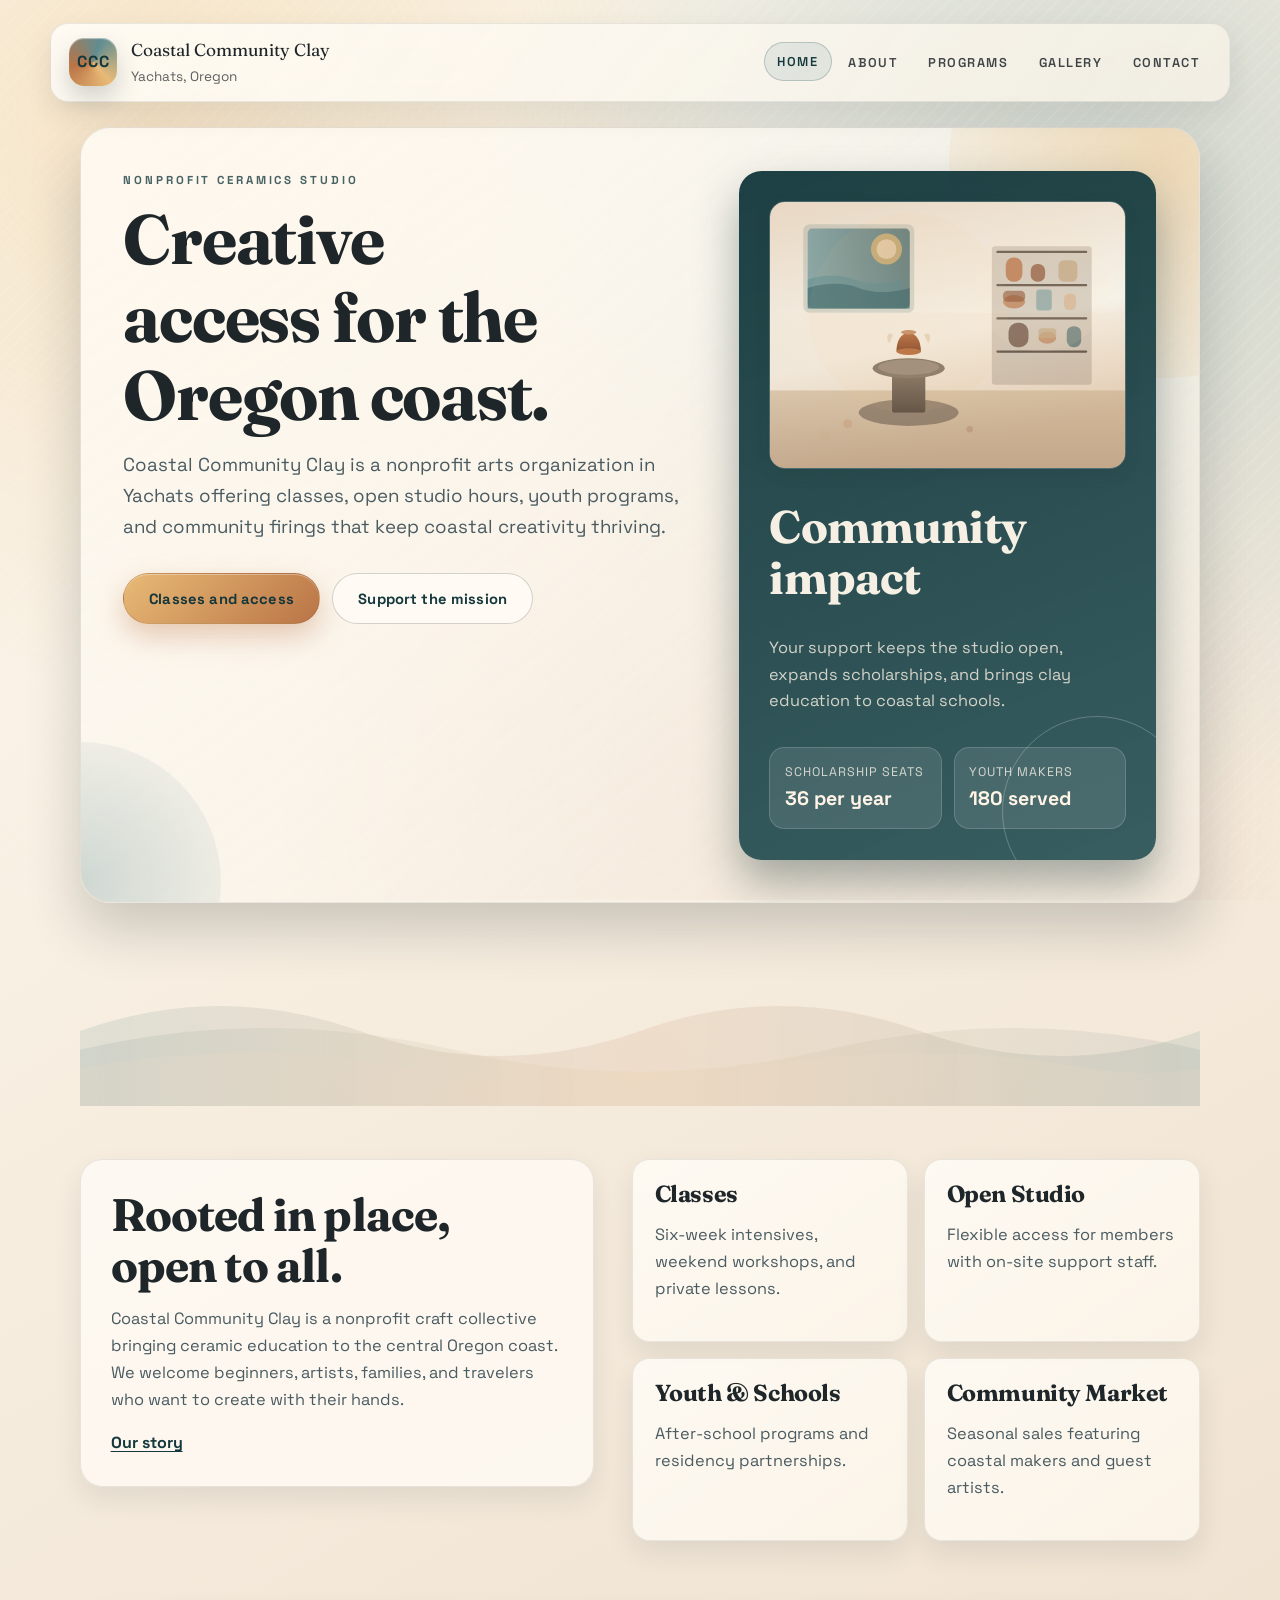
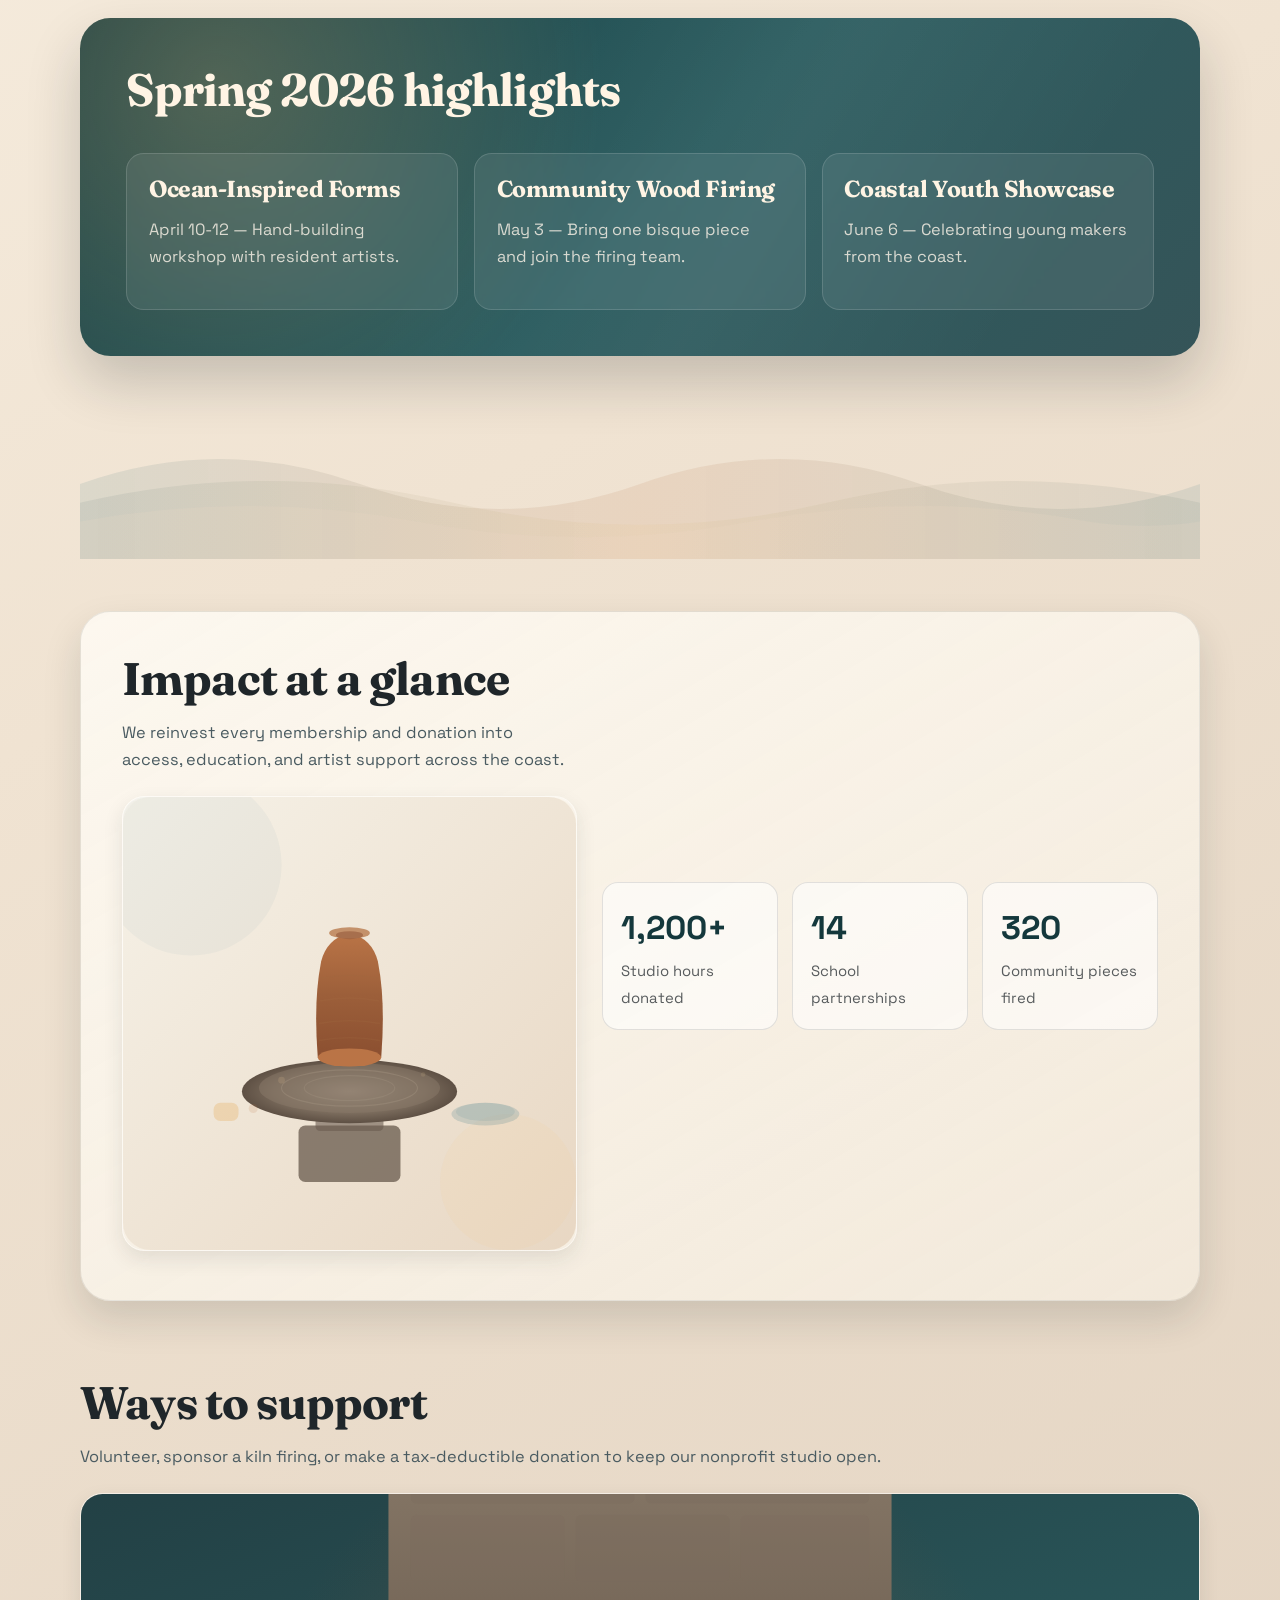
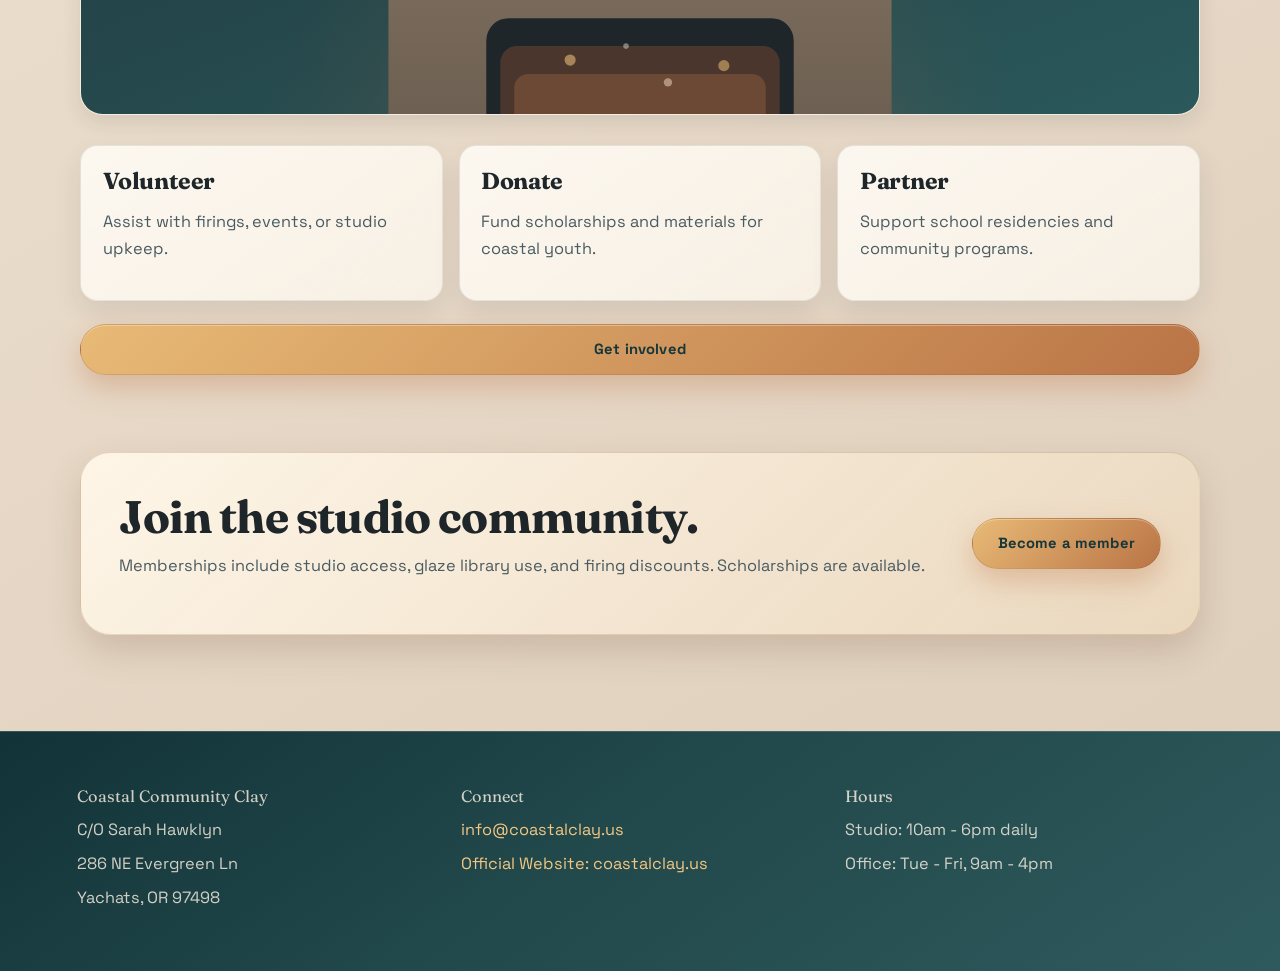
==== index.html @ a63b97de "Update footer link text for official website" ====
<!DOCTYPE html>
<html lang="en">
  <head>
    <meta charset="utf-8" />
    <meta name="viewport" content="width=device-width, initial-scale=1" />
    <title>Coastal Community Clay | Yachats, Oregon</title>
    <meta
      name="description"
      content="Coastal Community Clay is a coastal ceramics organization in Yachats, Oregon. Classes, open studio, youth programs, and community firings."
    />
    <link rel="preconnect" href="https://fonts.googleapis.com" />
    <link rel="preconnect" href="https://fonts.gstatic.com" crossorigin />
    <link
      href="https://fonts.googleapis.com/css2?family=Fraunces:wght@300;500;700&family=Space+Grotesk:wght@400;600&display=swap"
      rel="stylesheet"
    />
    <link rel="stylesheet" href="css/styles.css" />
  </head>
  <body>
    <header class="site-header">
      <div class="brand">
        <span class="brand-mark">CCC</span>
        <div>
          <p class="brand-title">Coastal Community Clay</p>
          <p class="brand-subtitle">Yachats, Oregon</p>
        </div>
      </div>
      <button class="menu-toggle" aria-expanded="false" aria-controls="primary-nav">
        Menu
      </button>
      <nav id="primary-nav" class="site-nav">
        <a class="nav-link" href="index.html">Home</a>
        <a class="nav-link" href="about.html">About</a>
        <a class="nav-link" href="programs.html">Programs</a>
        <a class="nav-link" href="gallery.html">Gallery</a>
        <a class="nav-link" href="contact.html">Contact</a>
      </nav>
    </header>

    <main>
      <section class="hero">
        <div class="hero-content">
          <p class="eyebrow">Nonprofit ceramics studio</p>
          <h1>Creative access for the Oregon coast.</h1>
          <p class="lead">
            Coastal Community Clay is a nonprofit arts organization in Yachats
            offering classes, open studio hours, youth programs, and community
            firings that keep coastal creativity thriving.
          </p>
          <div class="hero-actions">
            <a class="btn primary" href="programs.html">Classes and access</a>
            <a class="btn ghost" href="contact.html">Support the mission</a>
          </div>
        </div>
        <div class="hero-card">
          <figure class="hero-illustration">
            <img
              src="images/hero-studio.svg"
              alt="Warm illustration of a pottery studio with wheel and shelves by the coast."
              width="640"
              height="480"
            />
          </figure>
          <h2>Community impact</h2>
          <p>
            Your support keeps the studio open, expands scholarships, and brings
            clay education to coastal schools.
          </p>
          <div class="hero-list">
            <div>
              <span>Scholarship seats</span>
              <strong>36 per year</strong>
            </div>
            <div>
              <span>Youth makers</span>
              <strong>180 served</strong>
            </div>
          </div>
        </div>
      </section>

      <div class="wave-divider">
        <img src="images/coastal-waves.svg" alt="" role="presentation" />
      </div>

      <section class="split">
        <div>
          <h2>Rooted in place, open to all.</h2>
          <p>
            Coastal Community Clay is a nonprofit craft collective bringing
            ceramic education to the central Oregon coast. We welcome beginners,
            artists, families, and travelers who want to create with their hands.
          </p>
          <a class="text-link" href="about.html">Our story</a>
        </div>
        <div class="highlight-grid">
          <article>
            <h3>Classes</h3>
            <p>Six-week intensives, weekend workshops, and private lessons.</p>
          </article>
          <article>
            <h3>Open Studio</h3>
            <p>Flexible access for members with on-site support staff.</p>
          </article>
          <article>
            <h3>Youth & Schools</h3>
            <p>After-school programs and residency partnerships.</p>
          </article>
          <article>
            <h3>Community Market</h3>
            <p>Seasonal sales featuring coastal makers and guest artists.</p>
          </article>
        </div>
      </section>

      <section class="band">
        <div class="band-content">
          <h2>Spring 2026 highlights</h2>
          <div class="event-grid">
            <article>
              <h3>Ocean-Inspired Forms</h3>
              <p>April 10-12 — Hand-building workshop with resident artists.</p>
            </article>
            <article>
              <h3>Community Wood Firing</h3>
              <p>May 3 — Bring one bisque piece and join the firing team.</p>
            </article>
            <article>
              <h3>Coastal Youth Showcase</h3>
              <p>June 6 — Celebrating young makers from the coast.</p>
            </article>
          </div>
        </div>
      </section>

      <div class="wave-divider">
        <img src="images/coastal-waves.svg" alt="" role="presentation" />
      </div>

      <section class="impact">
        <div>
          <h2>Impact at a glance</h2>
          <p>
            We reinvest every membership and donation into access, education,
            and artist support across the coast.
          </p>
          <figure class="section-illustration">
            <img
              src="images/pottery-wheel.svg"
              alt="Pottery wheel with vessel being formed."
              width="400"
              height="400"
              loading="lazy"
            />
          </figure>
        </div>
        <div class="impact-grid">
          <div>
            <strong>1,200+</strong>
            <span>Studio hours donated</span>
          </div>
          <div>
            <strong>14</strong>
            <span>School partnerships</span>
          </div>
          <div>
            <strong>320</strong>
            <span>Community pieces fired</span>
          </div>
        </div>
      </section>

      <section class="support">
        <div>
          <h2>Ways to support</h2>
          <p>
            Volunteer, sponsor a kiln firing, or make a tax-deductible donation
            to keep our nonprofit studio open.
          </p>
          <figure class="section-illustration small">
            <img
              src="images/kiln-fire.svg"
              alt="Ceramic kiln with warm glow."
              width="400"
              height="300"
              loading="lazy"
            />
          </figure>
        </div>
        <div class="support-grid">
          <article>
            <h3>Volunteer</h3>
            <p>Assist with firings, events, or studio upkeep.</p>
          </article>
          <article>
            <h3>Donate</h3>
            <p>Fund scholarships and materials for coastal youth.</p>
          </article>
          <article>
            <h3>Partner</h3>
            <p>Support school residencies and community programs.</p>
          </article>
        </div>
        <a class="btn primary" href="contact.html">Get involved</a>
      </section>

      <section class="cta">
        <div>
          <h2>Join the studio community.</h2>
          <p>
            Memberships include studio access, glaze library use, and firing
            discounts. Scholarships are available.
          </p>
        </div>
        <a class="btn primary" href="contact.html">Become a member</a>
      </section>
    </main>

    <footer class="site-footer">
      <div>
        <p class="footer-title">Coastal Community Clay</p>
        <p>C/O Sarah Hawklyn</p>
        <p>286 NE Evergreen Ln</p>
        <p>Yachats, OR 97498</p>
      </div>
      <div>
        <p class="footer-title">Connect</p>
        <p><a href="mailto:info@coastalclay.us">info@coastalclay.us</a></p>
        <p><a href="https://coastalclay.us">Official Website: coastalclay.us</a></p>
      </div>
      <div>
        <p class="footer-title">Hours</p>
        <p>Studio: 10am - 6pm daily</p>
        <p>Office: Tue - Fri, 9am - 4pm</p>
      </div>
    </footer>

    <script src="js/main.js"></script>
  </body>
</html>
---- css/styles.css ----
:root {
  color-scheme: light;
  --ink: #1f262a;
  --ink-soft: #4a5b61;
  --paper: #f6f2e8;
  --paper-bright: #fffcf6;
  --sand: #e8d7c3;
  --clay: #ba7446;
  --clay-deep: #8b4f30;
  --sun: #e8ba76;
  --tide: #5f8d92;
  --kelp: #275155;
  --ocean: #14383c;
  --line: rgba(31, 38, 42, 0.16);
  --line-soft: rgba(31, 38, 42, 0.09);
  --glass: rgba(255, 252, 246, 0.76);
  --glass-strong: rgba(255, 252, 246, 0.9);
  --shadow-sm: 0 12px 28px rgba(27, 37, 42, 0.09);
  --shadow-md: 0 18px 38px rgba(23, 34, 38, 0.14);
  --shadow-lg: 0 26px 54px rgba(20, 31, 35, 0.2);
  --radius-sm: 1rem;
  --radius-md: 1.4rem;
  --radius-lg: 1.9rem;
  --radius-pill: 999px;
  --font-display: "Fraunces", "Baskerville", "Times New Roman", serif;
  --font-body: "Space Grotesk", "Avenir Next", "Helvetica Neue", sans-serif;
}

*,
*::before,
*::after {
  box-sizing: border-box;
}

html {
  scroll-behavior: smooth;
}

body {
  margin: 0;
  min-height: 100vh;
  font-family: var(--font-body);
  color: var(--ink);
  background: linear-gradient(150deg, #fdf8ed 0%, #f0e3d2 48%, #decebc 100%);
  line-height: 1.65;
  position: relative;
}

body::before,
body::after {
  content: "";
  position: fixed;
  inset: 0;
  pointer-events: none;
  z-index: -1;
}

body::before {
  background:
    radial-gradient(circle at 12% 12%, rgba(232, 186, 118, 0.32), transparent 42%),
    radial-gradient(circle at 85% 24%, rgba(95, 141, 146, 0.28), transparent 47%),
    radial-gradient(circle at 62% 88%, rgba(186, 116, 70, 0.2), transparent 46%);
}

body::after {
  opacity: 0.28;
  background:
    repeating-linear-gradient(
      135deg,
      rgba(255, 255, 255, 0.35) 0,
      rgba(255, 255, 255, 0.35) 2px,
      transparent 2px,
      transparent 11px
    );
}

main {
  width: min(1120px, calc(100% - clamp(2rem, 7vw, 8rem)));
  margin: 0 auto;
  padding: clamp(1.2rem, 2vw, 2rem) 0 clamp(4.5rem, 8vw, 6rem);
  display: grid;
  gap: clamp(3rem, 6vw, 5.2rem);
}

h1,
h2,
h3 {
  font-family: var(--font-display);
  margin: 0 0 0.95rem 0;
  line-height: 1.12;
  letter-spacing: -0.018em;
  text-wrap: balance;
}

h1 {
  font-size: clamp(2.35rem, 6vw, 4.35rem);
}

h2 {
  font-size: clamp(1.85rem, 4vw, 2.85rem);
}

h3 {
  font-size: clamp(1.18rem, 2.3vw, 1.45rem);
}

p {
  margin: 0 0 1rem 0;
  font-size: 1.02rem;
  color: var(--ink-soft);
}

a {
  color: inherit;
  text-decoration: none;
  transition: color 0.24s ease;
}

main > section {
  position: relative;
}

.site-header {
  position: sticky;
  top: 0.8rem;
  z-index: 30;
  width: min(1180px, calc(100% - clamp(1.8rem, 7vw, 8rem)));
  margin: clamp(0.75rem, 1.8vw, 1.5rem) auto 0;
  padding: 0.75rem 0.95rem 0.75rem 1.15rem;
  display: flex;
  align-items: center;
  justify-content: space-between;
  gap: 1rem;
  border-radius: 1.15rem;
  border: 1px solid var(--line-soft);
  background: linear-gradient(130deg, rgba(255, 253, 248, 0.87), rgba(248, 242, 231, 0.79));
  backdrop-filter: blur(14px) saturate(120%);
  box-shadow: var(--shadow-sm);
}

.brand {
  display: flex;
  align-items: center;
  gap: 0.85rem;
  min-width: 0;
}

.brand-mark {
  width: 3rem;
  height: 3rem;
  display: grid;
  place-items: center;
  border-radius: 0.95rem;
  background: conic-gradient(from 140deg, var(--sun), var(--clay), var(--tide), var(--sun));
  color: var(--ocean);
  font-weight: 700;
  letter-spacing: 0.06em;
  box-shadow:
    inset 0 1px 1px rgba(255, 255, 255, 0.5),
    0 12px 24px rgba(35, 55, 61, 0.21);
  animation: markPulse 6s ease-in-out infinite;
}

.brand-title {
  margin: 0;
  font-family: var(--font-display);
  font-size: 1.08rem;
  color: var(--ink);
}

.brand-subtitle {
  margin: 0.12rem 0 0 0;
  font-size: 0.85rem;
  color: rgba(31, 38, 42, 0.72);
}

.site-nav {
  display: flex;
  align-items: center;
  gap: 0.2rem;
}

.nav-link {
  padding: 0.5rem 0.78rem;
  border-radius: var(--radius-pill);
  text-transform: uppercase;
  letter-spacing: 0.12em;
  font-size: 0.8rem;
  font-weight: 600;
  color: rgba(31, 38, 42, 0.85);
  border: 1px solid transparent;
  transition:
    background-color 0.25s ease,
    border-color 0.25s ease,
    transform 0.25s ease,
    color 0.25s ease;
}

.nav-link:hover,
.nav-link.active {
  background: rgba(95, 141, 146, 0.14);
  border-color: rgba(39, 81, 85, 0.24);
  color: var(--ocean);
  transform: translateY(-1px);
}

.menu-toggle {
  display: none;
  align-items: center;
  justify-content: center;
  border: 1px solid var(--line);
  background: var(--glass-strong);
  padding: 0.5rem 0.95rem;
  border-radius: var(--radius-pill);
  font-size: 0.78rem;
  text-transform: uppercase;
  letter-spacing: 0.12em;
  font-weight: 600;
  color: var(--ocean);
  font-family: var(--font-body);
}

.hero {
  display: grid;
  grid-template-columns: 1.15fr 0.85fr;
  gap: clamp(1.8rem, 4vw, 3.2rem);
  align-items: stretch;
  padding: clamp(1.65rem, 4vw, 2.65rem);
  border-radius: var(--radius-lg);
  border: 1px solid var(--line-soft);
  background: linear-gradient(145deg, rgba(255, 252, 246, 0.84), rgba(247, 239, 227, 0.62));
  box-shadow: var(--shadow-lg);
  overflow: hidden;
}

.hero::before {
  content: "";
  position: absolute;
  width: 430px;
  height: 430px;
  right: -180px;
  top: -180px;
  border-radius: 50%;
  background: radial-gradient(circle, rgba(232, 186, 118, 0.42), rgba(232, 186, 118, 0));
  pointer-events: none;
}

.hero::after {
  content: "";
  position: absolute;
  width: 280px;
  height: 280px;
  left: -140px;
  bottom: -120px;
  border-radius: 50%;
  background: radial-gradient(circle, rgba(95, 141, 146, 0.28), rgba(95, 141, 146, 0));
  pointer-events: none;
}

.hero-content {
  max-width: 600px;
  position: relative;
  z-index: 1;
  animation: fadeUp 0.85s ease both;
}

.eyebrow {
  margin: 0 0 0.7rem 0;
  text-transform: uppercase;
  letter-spacing: 0.25em;
  font-size: 0.72rem;
  font-weight: 700;
  color: rgba(20, 56, 60, 0.78);
}

.lead {
  font-size: clamp(1.03rem, 2.1vw, 1.17rem);
  max-width: 62ch;
}

.hero-actions {
  display: flex;
  flex-wrap: wrap;
  gap: 0.8rem;
  margin-top: 1.9rem;
}

.btn {
  display: inline-flex;
  align-items: center;
  justify-content: center;
  border-radius: var(--radius-pill);
  padding: 0.78rem 1.55rem;
  font-size: 0.92rem;
  font-weight: 700;
  letter-spacing: 0.01em;
  border: 1px solid transparent;
  transition:
    transform 0.24s ease,
    box-shadow 0.24s ease,
    background-color 0.24s ease,
    border-color 0.24s ease;
}

.btn.primary {
  background: linear-gradient(135deg, var(--sun), var(--clay));
  color: #15363a;
  border-color: rgba(117, 72, 46, 0.2);
  box-shadow:
    inset 0 1px 0 rgba(255, 255, 255, 0.32),
    0 12px 28px rgba(186, 116, 70, 0.35);
}

.btn.ghost {
  background: var(--glass-strong);
  border-color: rgba(31, 38, 42, 0.2);
  color: var(--ocean);
}

.btn:hover {
  transform: translateY(-2px);
  box-shadow: 0 14px 28px rgba(26, 40, 45, 0.2);
}

.btn:active {
  transform: translateY(0);
}

.hero-card {
  padding: 1.9rem;
  border-radius: var(--radius-md);
  background: linear-gradient(158deg, rgba(20, 56, 60, 0.96), rgba(39, 81, 85, 0.92));
  color: #f6efe3;
  box-shadow: 0 22px 44px rgba(19, 47, 51, 0.36);
  display: grid;
  align-content: start;
  gap: 1rem;
  overflow: hidden;
  position: relative;
  animation: floatIn 0.92s ease both;
  animation-delay: 0.2s;
}

.hero-card::before {
  content: "";
  position: absolute;
  right: -36px;
  bottom: -46px;
  width: 190px;
  height: 190px;
  border-radius: 50%;
  border: 1px solid rgba(255, 255, 255, 0.24);
}

.hero-card p,
.hero-card span {
  color: rgba(246, 239, 227, 0.82);
}

.hero-list {
  display: grid;
  grid-template-columns: repeat(auto-fit, minmax(140px, 1fr));
  gap: 0.75rem;
}

.hero-list div {
  padding: 0.85rem 0.9rem;
  border-radius: 0.95rem;
  background: rgba(255, 255, 255, 0.1);
  border: 1px solid rgba(255, 255, 255, 0.16);
}

.hero-list span {
  display: block;
  font-size: 0.78rem;
  text-transform: uppercase;
  letter-spacing: 0.08em;
}

.hero-list strong {
  font-size: 1.22rem;
  font-weight: 700;
  color: #fff4e5;
}

.split {
  display: grid;
  grid-template-columns: minmax(240px, 0.95fr) minmax(320px, 1.05fr);
  gap: clamp(1.5rem, 3vw, 2.6rem);
  align-items: start;
}

.split > div:first-child {
  padding: 1.85rem;
  border-radius: var(--radius-md);
  background: var(--glass);
  border: 1px solid var(--line-soft);
  box-shadow: var(--shadow-sm);
}

.highlight-grid {
  display: grid;
  gap: 1rem;
  grid-template-columns: repeat(auto-fit, minmax(190px, 1fr));
}

.highlight-grid article {
  padding: 1.35rem;
  border-radius: 1.1rem;
  background: linear-gradient(145deg, rgba(255, 252, 246, 0.84), rgba(255, 250, 241, 0.68));
  border: 1px solid var(--line-soft);
  box-shadow: var(--shadow-sm);
  transition:
    transform 0.22s ease,
    box-shadow 0.22s ease,
    border-color 0.22s ease;
}

.highlight-grid article:hover {
  transform: translateY(-4px);
  border-color: rgba(39, 81, 85, 0.24);
  box-shadow: var(--shadow-md);
}

.band {
  padding: clamp(1.6rem, 4vw, 2.9rem);
  border-radius: var(--radius-lg);
  background: linear-gradient(132deg, #173f43 0%, #2b5c5f 52%, #355458 100%);
  color: #f7f0e5;
  box-shadow: var(--shadow-lg);
  overflow: hidden;
}

.band::before {
  content: "";
  position: absolute;
  inset: 0;
  background:
    radial-gradient(circle at 12% 20%, rgba(232, 186, 118, 0.26), transparent 38%),
    linear-gradient(120deg, transparent 36%, rgba(255, 255, 255, 0.05) 60%, transparent 84%);
  pointer-events: none;
}

.band-content {
  position: relative;
  z-index: 1;
  display: grid;
  gap: 1.45rem;
}

.band h2,
.band h3 {
  color: #fff4e4;
}

.band p {
  color: rgba(247, 240, 229, 0.84);
}

.event-grid,
.resource-grid {
  display: grid;
  grid-template-columns: repeat(auto-fit, minmax(200px, 1fr));
  gap: 1rem;
}

.event-grid article,
.resource-grid div {
  padding: 1.35rem;
  border-radius: 1.1rem;
  background: rgba(255, 255, 255, 0.08);
  border: 1px solid rgba(255, 255, 255, 0.14);
  backdrop-filter: blur(2px);
}

.impact {
  display: grid;
  gap: 1.6rem;
  grid-template-columns: minmax(240px, 0.9fr) minmax(260px, 1.1fr);
  align-items: center;
  padding: clamp(1.6rem, 3.2vw, 2.6rem);
  border-radius: var(--radius-lg);
  background: linear-gradient(150deg, rgba(255, 252, 245, 0.82), rgba(247, 240, 227, 0.68));
  border: 1px solid var(--line-soft);
  box-shadow: var(--shadow-md);
}

.impact-grid {
  display: grid;
  gap: 0.9rem;
  grid-template-columns: repeat(auto-fit, minmax(150px, 1fr));
}

.impact-grid > div {
  padding: 1.1rem;
  border-radius: 1rem;
  border: 1px solid rgba(31, 38, 42, 0.12);
  background: rgba(255, 255, 255, 0.58);
}

.impact-grid strong {
  display: block;
  margin-bottom: 0.2rem;
  font-size: clamp(1.6rem, 3vw, 2.05rem);
  color: var(--ocean);
}

.impact-grid span {
  font-size: 0.93rem;
  color: rgba(31, 38, 42, 0.75);
}

.support {
  display: grid;
  gap: 1.4rem;
}

.support-grid {
  display: grid;
  gap: 1rem;
  grid-template-columns: repeat(auto-fit, minmax(220px, 1fr));
}

.support-grid article {
  padding: 1.35rem;
  border-radius: 1.1rem;
  border: 1px solid var(--line-soft);
  background: linear-gradient(145deg, rgba(255, 252, 246, 0.86), rgba(255, 250, 241, 0.7));
  box-shadow: var(--shadow-sm);
}

.cta {
  display: flex;
  flex-wrap: wrap;
  align-items: center;
  justify-content: space-between;
  gap: 1.4rem;
  padding: clamp(1.5rem, 3vw, 2.4rem);
  border-radius: var(--radius-lg);
  background: linear-gradient(138deg, rgba(255, 247, 233, 0.95), rgba(235, 216, 190, 0.92));
  border: 1px solid rgba(139, 79, 48, 0.2);
  box-shadow: 0 16px 34px rgba(112, 74, 49, 0.2);
}

.cta h2 {
  margin-bottom: 0.65rem;
}

.text-link {
  color: var(--ocean);
  font-weight: 700;
  text-decoration: underline;
  text-decoration-thickness: 1px;
  text-underline-offset: 0.18em;
}

.text-link:hover {
  color: var(--clay-deep);
}

.page-hero {
  padding: clamp(1.4rem, 2.5vw, 2rem);
  border-radius: var(--radius-md);
  border: 1px solid var(--line-soft);
  background: linear-gradient(140deg, rgba(255, 252, 246, 0.84), rgba(247, 239, 227, 0.65));
  box-shadow: var(--shadow-sm);
  display: grid;
  grid-template-columns: 1fr auto;
  gap: 1.5rem;
  align-items: center;
}

.page-hero:not(:has(.page-hero-illustration)) {
  grid-template-columns: 1fr;
}

.story {
  display: grid;
  gap: 2rem;
}

.story-cards {
  display: grid;
  gap: 1rem;
  grid-template-columns: repeat(auto-fit, minmax(220px, 1fr));
}

.story-cards article {
  padding: 1.35rem;
  border-radius: 1.15rem;
  border: 1px solid var(--line-soft);
  background: rgba(255, 252, 246, 0.74);
  box-shadow: var(--shadow-sm);
}

.grid-two {
  display: grid;
  grid-template-columns: repeat(auto-fit, minmax(240px, 1fr));
  gap: 1.2rem;
  align-items: stretch;
}

.grid-two > div:first-child {
  padding: 1.45rem;
  border-radius: 1.2rem;
  background: rgba(255, 252, 246, 0.72);
  border: 1px solid var(--line-soft);
}

.stats-card {
  padding: 1.7rem;
  border-radius: 1.3rem;
  display: grid;
  gap: 0.95rem;
  background: linear-gradient(145deg, rgba(255, 246, 231, 0.95), rgba(241, 224, 198, 0.9));
  border: 1px solid rgba(139, 79, 48, 0.19);
  box-shadow: 0 14px 28px rgba(121, 79, 51, 0.16);
}

.stats-card strong {
  display: block;
  font-size: clamp(1.7rem, 3vw, 2rem);
  color: var(--ocean);
}

.accent {
  color: var(--kelp);
  font-weight: 700;
}

.program-list {
  display: grid;
  gap: 1rem;
}

.program-list article {
  padding: 1.6rem;
  border-radius: 1.25rem;
  border: 1px solid var(--line-soft);
  background: linear-gradient(140deg, rgba(255, 252, 246, 0.84), rgba(255, 250, 241, 0.66));
  box-shadow: var(--shadow-sm);
}

.pill-row {
  margin-top: 1.15rem;
  display: flex;
  flex-wrap: wrap;
  gap: 0.55rem;
}

.pill-row span {
  display: inline-flex;
  align-items: center;
  padding: 0.38rem 0.86rem;
  border-radius: var(--radius-pill);
  border: 1px solid rgba(39, 81, 85, 0.24);
  background: rgba(95, 141, 146, 0.13);
  color: var(--ocean);
  font-size: 0.75rem;
  font-weight: 700;
  letter-spacing: 0.09em;
  text-transform: uppercase;
}

.gallery-grid {
  display: grid;
  gap: 1rem;
  grid-template-columns: repeat(auto-fit, minmax(220px, 1fr));
}

.gallery-card {
  display: grid;
  gap: 0.95rem;
  padding: 1rem;
  border-radius: 1.25rem;
  border: 1px solid var(--line-soft);
  background: linear-gradient(150deg, rgba(255, 252, 246, 0.88), rgba(255, 249, 240, 0.72));
  box-shadow: var(--shadow-sm);
  transition:
    transform 0.24s ease,
    box-shadow 0.24s ease,
    border-color 0.24s ease;
}

.gallery-card:hover {
  transform: translateY(-4px);
  border-color: rgba(39, 81, 85, 0.24);
  box-shadow: var(--shadow-md);
}

.gallery-media {
  margin: 0;
  overflow: hidden;
  border-radius: 1rem;
  border: 1px solid rgba(255, 255, 255, 0.65);
  background: linear-gradient(140deg, #f1dfc5, #c6b3a4);
  box-shadow:
    inset 0 1px 0 rgba(255, 255, 255, 0.4),
    0 6px 16px rgba(31, 38, 42, 0.15);
}

.gallery-media img {
  width: 100%;
  aspect-ratio: 3 / 2;
  object-fit: cover;
  display: block;
  transition: transform 0.35s ease;
}

.gallery-card:hover .gallery-media img {
  transform: scale(1.04);
}

.gallery-copy {
  display: grid;
  gap: 0.45rem;
  padding: 0 0.2rem 0.3rem;
}

.gallery-copy h3 {
  margin-bottom: 0;
}

.gallery-copy p {
  margin-bottom: 0.1rem;
}

.gallery-tags {
  display: flex;
  flex-wrap: wrap;
  gap: 0.45rem;
}

.gallery-tags span {
  display: inline-flex;
  align-items: center;
  padding: 0.28rem 0.72rem;
  border-radius: var(--radius-pill);
  font-size: 0.73rem;
  font-weight: 700;
  letter-spacing: 0.07em;
  text-transform: uppercase;
  color: var(--ocean);
  border: 1px solid rgba(39, 81, 85, 0.25);
  background: rgba(95, 141, 146, 0.12);
}

.contact-grid {
  display: grid;
  gap: 1rem;
  grid-template-columns: repeat(auto-fit, minmax(220px, 1fr));
}

.contact-card {
  padding: 1.3rem;
  border-radius: 1.15rem;
  border: 1px solid var(--line-soft);
  background: rgba(255, 252, 246, 0.79);
  box-shadow: var(--shadow-sm);
}

.form-section {
  padding: clamp(1.4rem, 3vw, 2.1rem);
  border-radius: 1.45rem;
  border: 1px solid var(--line-soft);
  background: linear-gradient(145deg, rgba(255, 252, 246, 0.84), rgba(247, 239, 227, 0.67));
  box-shadow: var(--shadow-md);
}

.contact-form {
  display: grid;
  gap: 1rem;
}

.contact-form label {
  display: grid;
  gap: 0.45rem;
  font-weight: 600;
  color: var(--ink);
}

input,
select,
textarea {
  width: 100%;
  border: 1px solid rgba(31, 38, 42, 0.22);
  border-radius: 0.9rem;
  background: rgba(255, 255, 255, 0.82);
  color: var(--ink);
  padding: 0.76rem 0.95rem;
  font-size: 0.96rem;
  line-height: 1.45;
  font-family: var(--font-body);
  transition:
    border-color 0.2s ease,
    box-shadow 0.2s ease,
    background-color 0.2s ease;
}

textarea {
  resize: vertical;
}

input:focus-visible,
select:focus-visible,
textarea:focus-visible {
  outline: none;
  border-color: rgba(39, 81, 85, 0.5);
  box-shadow: 0 0 0 4px rgba(95, 141, 146, 0.2);
  background: #ffffff;
}

.site-footer {
  display: grid;
  gap: 1.6rem;
  grid-template-columns: repeat(auto-fit, minmax(200px, 1fr));
  padding: clamp(2.2rem, 5vw, 3.2rem) clamp(1.2rem, 6vw, 5rem);
  background: linear-gradient(145deg, #123337 0%, #21484b 45%, #2f5a5d 100%);
  color: #f5ecdf;
  border-top: 1px solid rgba(255, 255, 255, 0.12);
}

.site-footer p {
  margin-bottom: 0.45rem;
  color: rgba(245, 236, 223, 0.84);
}

.footer-title {
  margin-bottom: 0.65rem;
  color: #fff7ea;
  font-family: var(--font-display);
}

.site-footer a {
  color: #f3c682;
}

.site-footer a:hover {
  color: #ffe4b8;
}

@keyframes fadeUp {
  from {
    opacity: 0;
    transform: translateY(20px);
  }
  to {
    opacity: 1;
    transform: translateY(0);
  }
}

@keyframes floatIn {
  from {
    opacity: 0;
    transform: translateY(25px) scale(0.98);
  }
  to {
    opacity: 1;
    transform: translateY(0) scale(1);
  }
}

@keyframes markPulse {
  0%,
  100% {
    transform: rotate(0deg);
  }
  50% {
    transform: rotate(6deg);
  }
}

@media (max-width: 980px) {
  .hero,
  .impact {
    grid-template-columns: 1fr;
  }

  .split {
    grid-template-columns: 1fr;
  }
}

@media (max-width: 860px) {
  .site-header {
    width: calc(100% - 1.4rem);
    padding: 0.75rem;
  }

  .site-nav {
    position: absolute;
    top: calc(100% + 0.6rem);
    left: 0;
    right: 0;
    display: none;
    flex-direction: column;
    align-items: stretch;
    gap: 0.24rem;
    padding: 0.65rem;
    border-radius: 1rem;
    border: 1px solid var(--line-soft);
    background: rgba(255, 252, 247, 0.96);
    box-shadow: var(--shadow-md);
  }

  .site-nav.open {
    display: flex;
    animation: fadeUp 0.28s ease both;
  }

  .menu-toggle {
    display: inline-flex;
  }

  .nav-link {
    width: 100%;
    padding: 0.72rem 0.88rem;
  }
}

@media (max-width: 600px) {
  main {
    width: calc(100% - 1.5rem);
    padding-top: 0.9rem;
    gap: 2.55rem;
  }

  h1 {
    font-size: clamp(2rem, 11vw, 2.8rem);
  }

  .hero,
  .band,
  .impact,
  .cta,
  .page-hero,
  .form-section {
    padding: 1.25rem;
  }

  .brand-title {
    font-size: 0.98rem;
  }

  .brand-subtitle {
    font-size: 0.78rem;
  }

  .hero-actions {
    width: 100%;
  }

  .hero-actions .btn {
    flex: 1 1 100%;
  }

  .cta {
    flex-direction: column;
    align-items: flex-start;
  }

  .site-footer {
    grid-template-columns: 1fr;
  }
}

@media (prefers-reduced-motion: reduce) {
  *,
  *::before,
  *::after {
    animation: none !important;
    transition-duration: 0.01ms !important;
    scroll-behavior: auto !important;
  }
}

/* ===== Visual content: illustrations & decorative elements ===== */

.hero-illustration {
  margin: 0 0 1rem 0;
  overflow: hidden;
  border-radius: 1rem;
  border: 1px solid rgba(255, 255, 255, 0.18);
  box-shadow:
    inset 0 1px 0 rgba(255, 255, 255, 0.2),
    0 6px 16px rgba(31, 38, 42, 0.12);
}

.hero-illustration img {
  width: 100%;
  height: auto;
  display: block;
  transition: transform 0.5s ease;
}

.hero-illustration:hover img {
  transform: scale(1.03);
}

.wave-divider {
  margin: -1.5rem 0;
  line-height: 0;
  overflow: hidden;
  pointer-events: none;
}

.wave-divider img {
  width: 100%;
  height: auto;
  display: block;
  min-height: 48px;
}

.section-illustration {
  margin: 1.4rem 0 0.5rem;
  overflow: hidden;
  border-radius: var(--radius-md);
  border: 1px solid rgba(255, 255, 255, 0.5);
  box-shadow:
    inset 0 1px 0 rgba(255, 255, 255, 0.35),
    0 8px 20px rgba(31, 38, 42, 0.1);
}

.section-illustration img {
  width: 100%;
  height: auto;
  display: block;
  transition: transform 0.45s ease;
}

.section-illustration:hover img {
  transform: scale(1.02);
}

.section-illustration.small img {
  max-height: 220px;
  object-fit: cover;
}

.section-illustration.wide {
  border-radius: var(--radius-md);
}

.section-illustration.wide img {
  max-height: 280px;
  object-fit: cover;
}

.page-hero-illustration {
  margin: 0;
  width: clamp(160px, 22vw, 240px);
  overflow: hidden;
  border-radius: var(--radius-sm);
  border: 1px solid rgba(255, 255, 255, 0.5);
  box-shadow:
    inset 0 1px 0 rgba(255, 255, 255, 0.3),
    0 6px 16px rgba(31, 38, 42, 0.1);
  flex-shrink: 0;
}

.page-hero-illustration img {
  width: 100%;
  height: auto;
  display: block;
  transition: transform 0.45s ease;
}

.page-hero-illustration:hover img {
  transform: scale(1.03);
}

.band-illustration {
  margin: 0 0 1rem 0;
  overflow: hidden;
  border-radius: var(--radius-sm);
  border: 1px solid rgba(255, 255, 255, 0.14);
  box-shadow: 0 6px 18px rgba(19, 47, 51, 0.2);
}

.band-illustration img {
  width: 100%;
  max-height: 200px;
  object-fit: cover;
  display: block;
  transition: transform 0.45s ease;
}

.band-illustration:hover img {
  transform: scale(1.02);
}

@media (max-width: 860px) {
  .page-hero {
    grid-template-columns: 1fr;
  }

  .page-hero-illustration {
    width: 100%;
    max-height: 200px;
  }

  .page-hero-illustration img {
    max-height: 200px;
    object-fit: cover;
  }
}

@media (max-width: 600px) {
  .wave-divider {
    margin: -0.8rem 0;
  }

  .section-illustration.small img {
    max-height: 160px;
  }

  .section-illustration.wide img {
    max-height: 180px;
  }
}
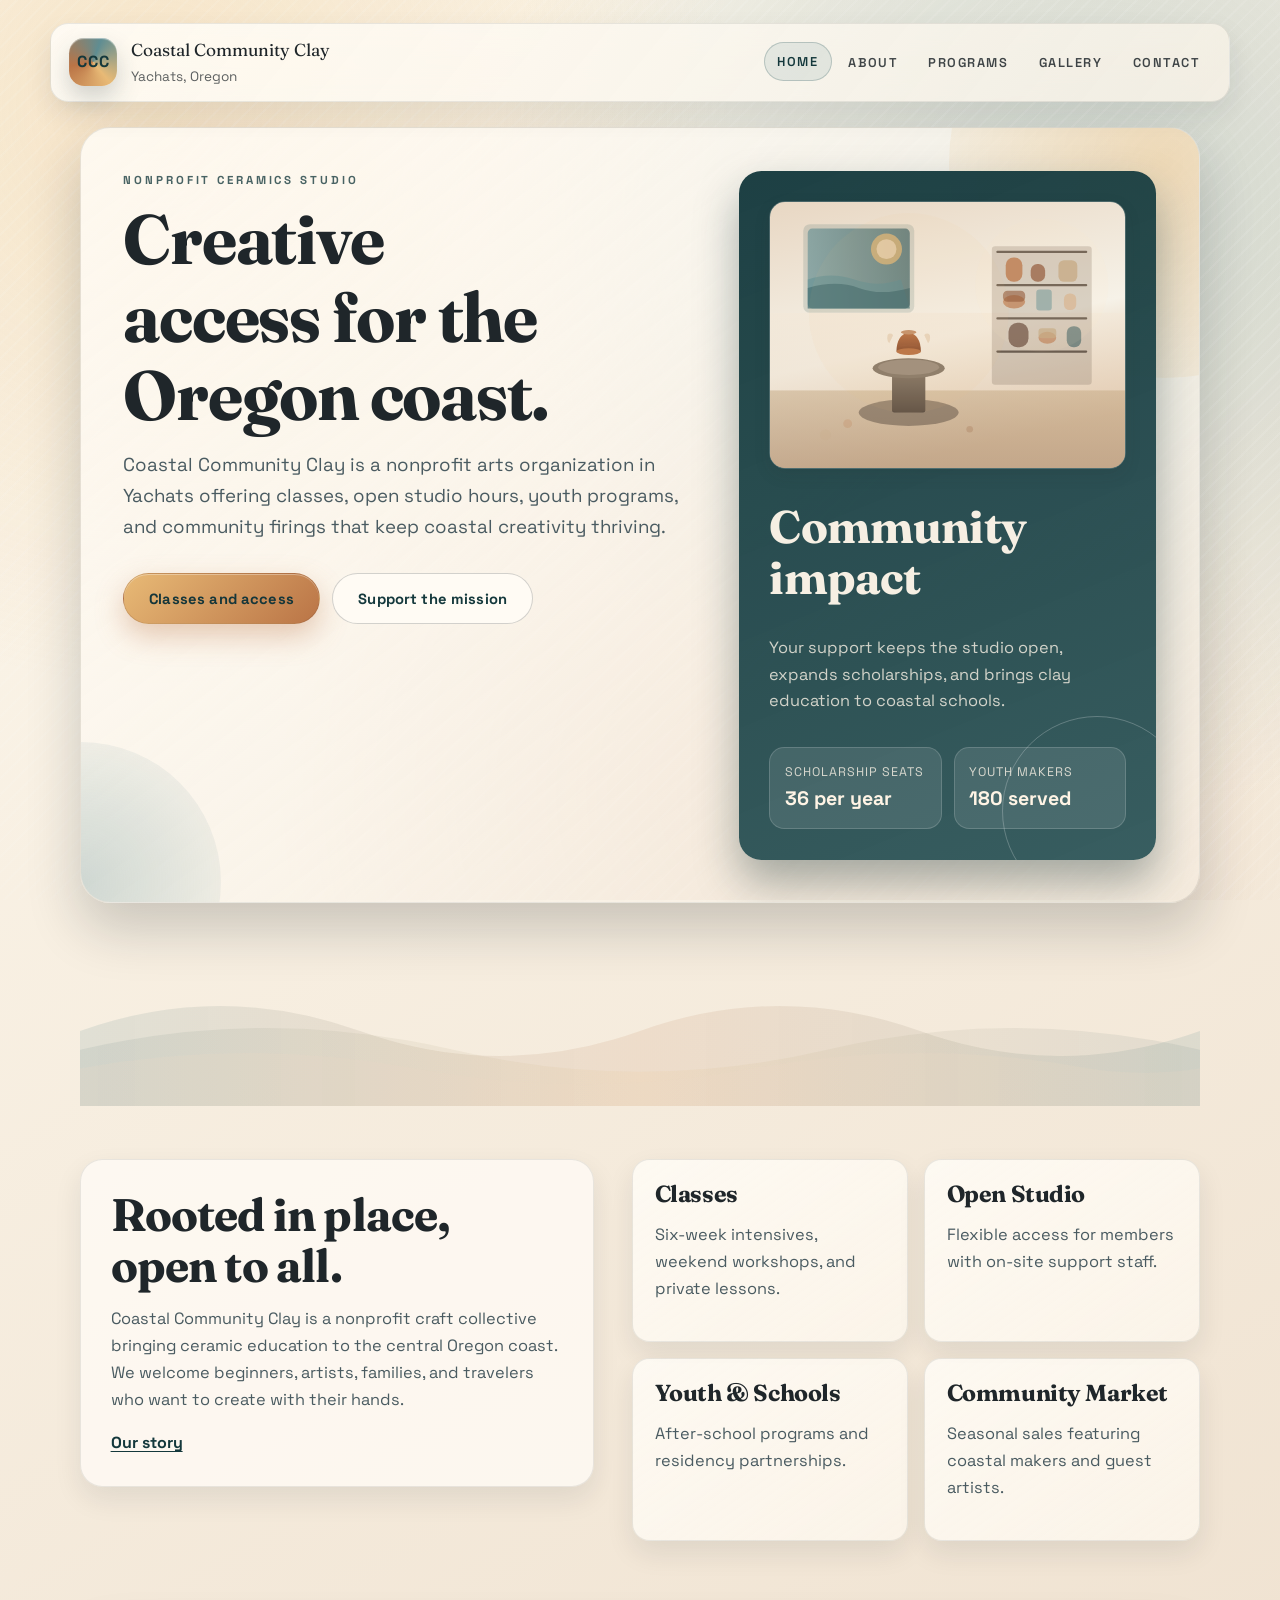
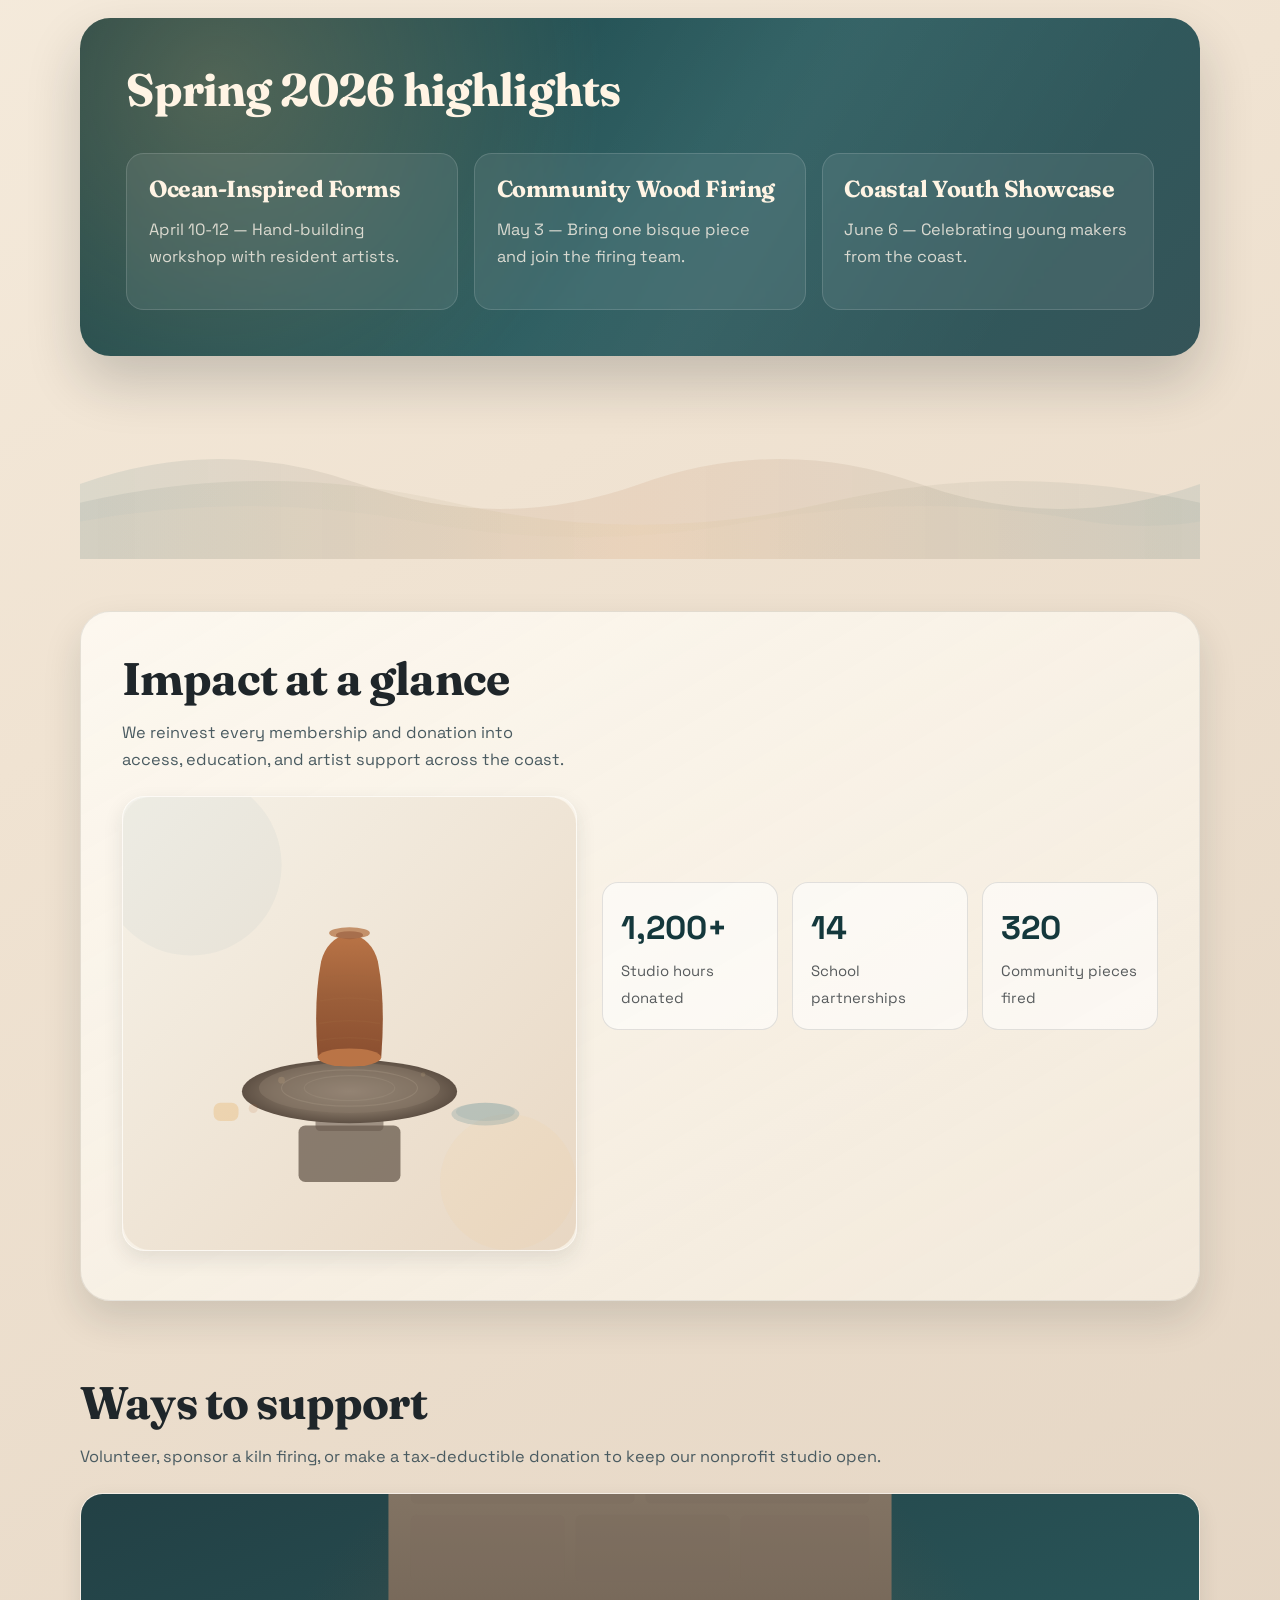
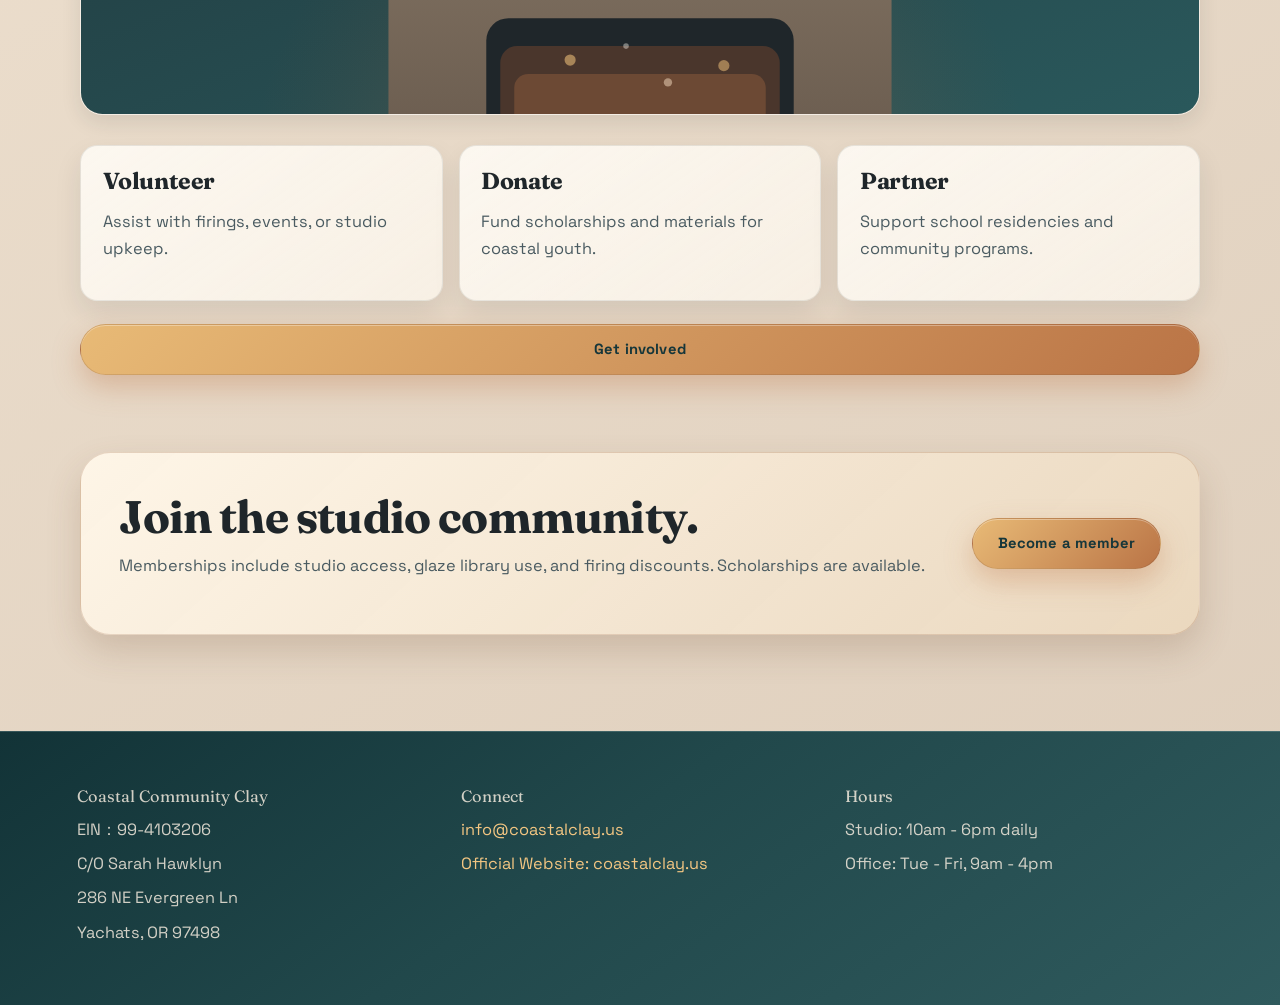
==== commit 889b33a0: "Add EIN to footer in index.html" ====
--- a/index.html
+++ b/index.html
@@ -219,6 +219,7 @@
     <footer class="site-footer">
       <div>
         <p class="footer-title">Coastal Community Clay</p>
+        <p>EIN：99-4103206</p>
         <p>C/O Sarah Hawklyn</p>
         <p>286 NE Evergreen Ln</p>
         <p>Yachats, OR 97498</p>
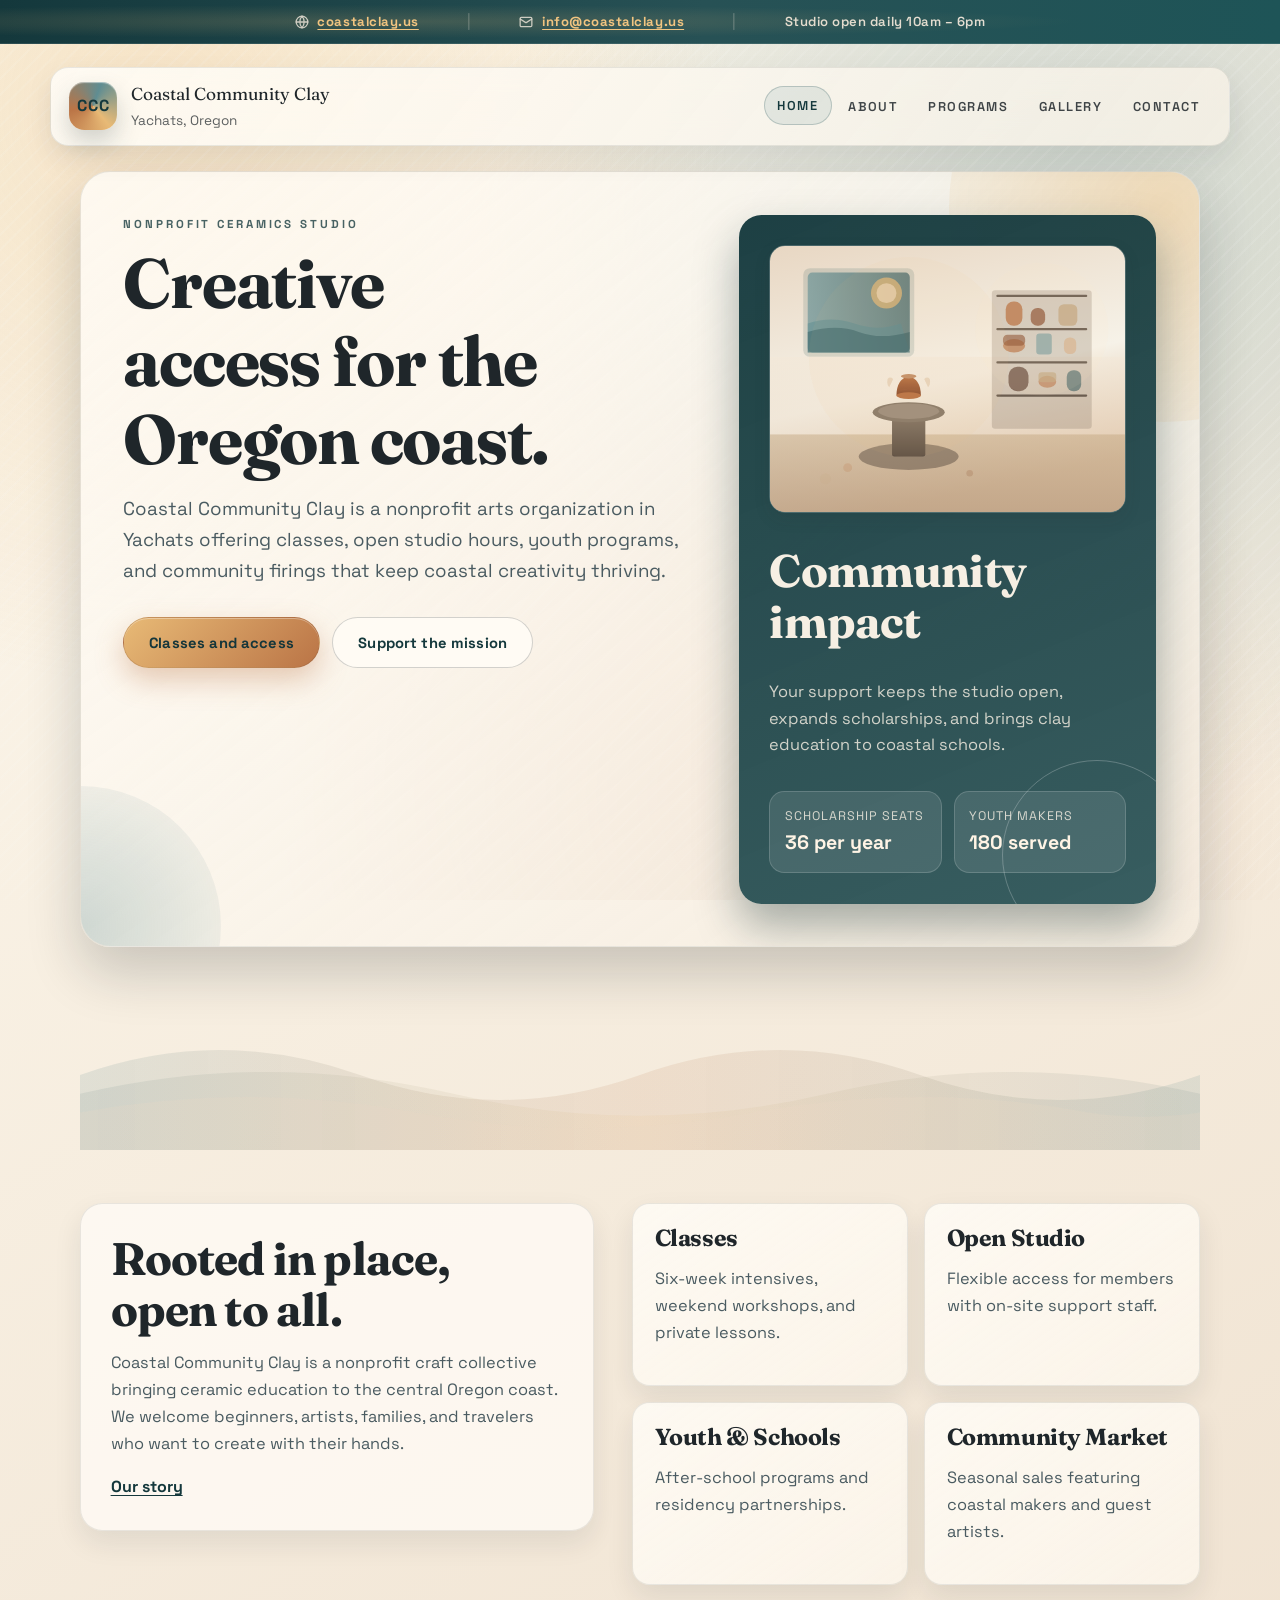
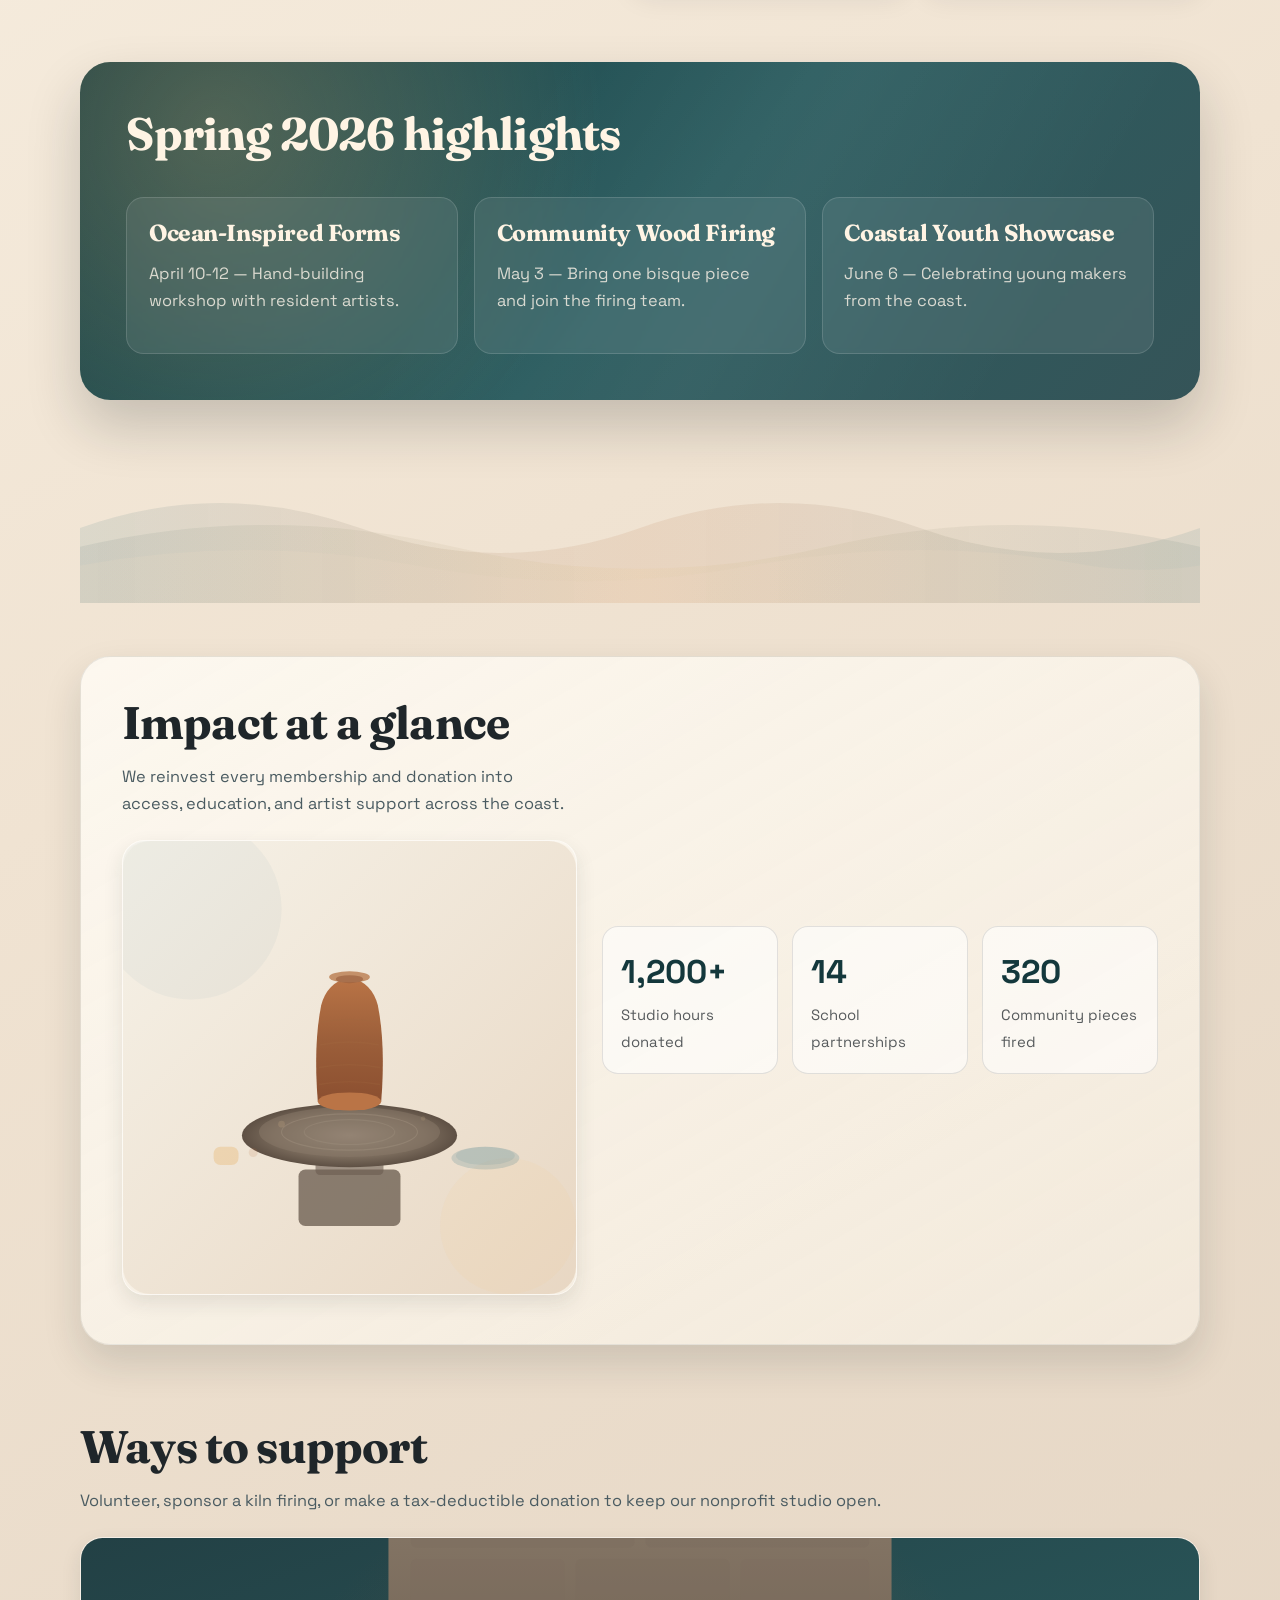
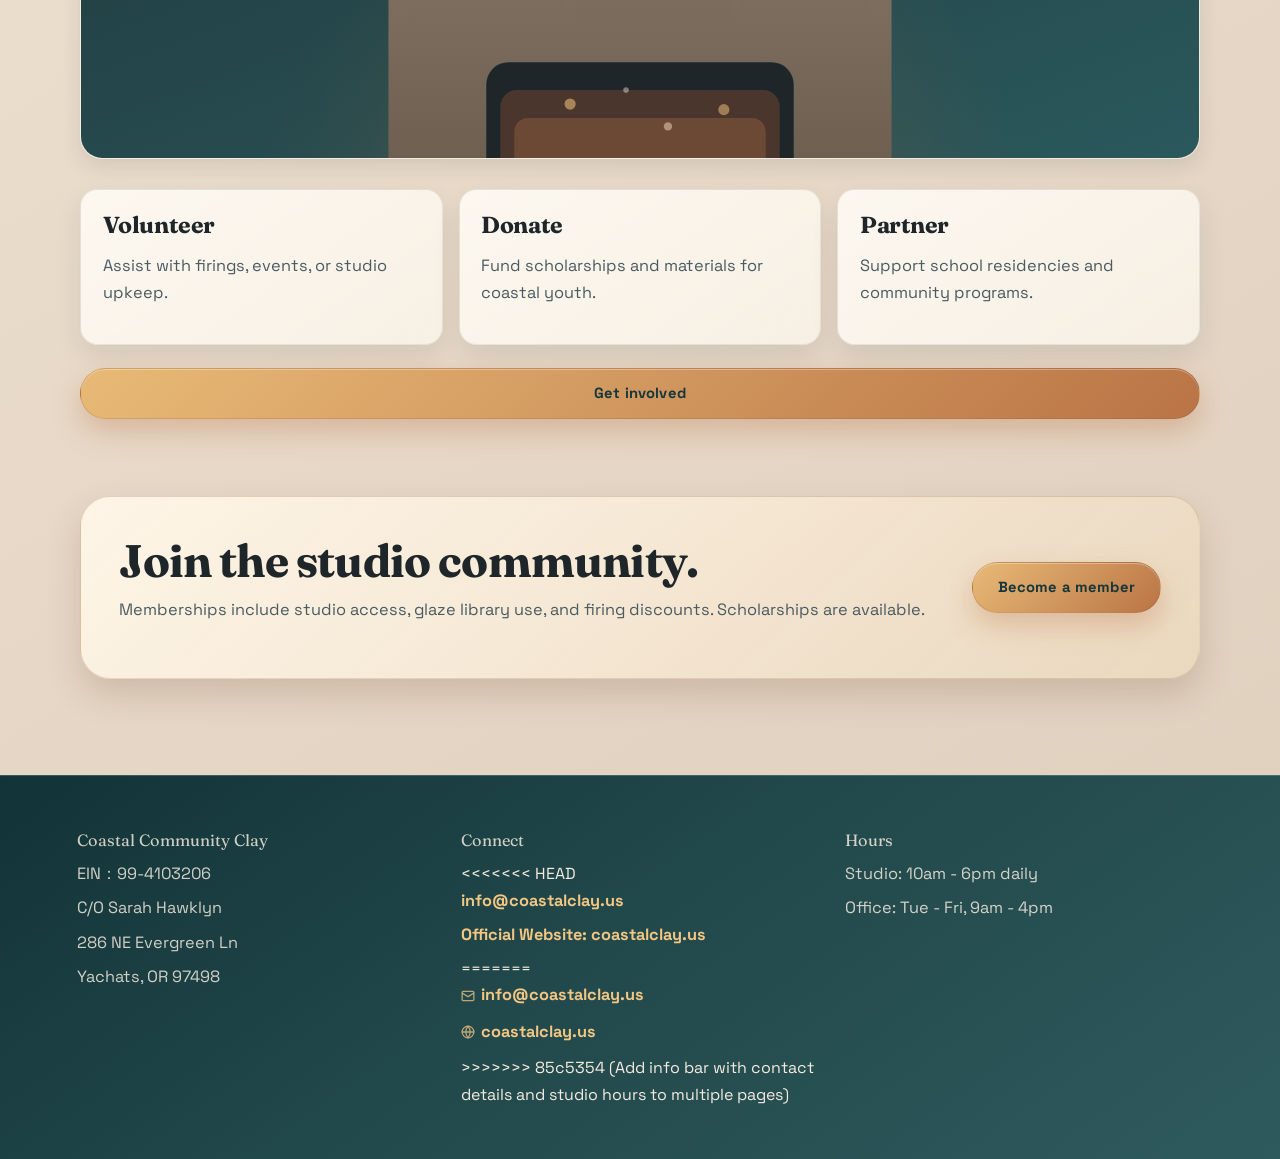
==== commit 1f8463ee: "Add info bar with contact details and studio hours to multiple pages" ====
--- a/index.html
+++ b/index.html
@@ -17,6 +17,19 @@
     <link rel="stylesheet" href="css/styles.css" />
   </head>
   <body>
+    <div class="info-bar">
+      <span class="info-bar-item">
+        <svg width="14" height="14" viewBox="0 0 24 24" fill="none" stroke="currentColor" stroke-width="2.2" stroke-linecap="round" stroke-linejoin="round"><circle cx="12" cy="12" r="10"/><path d="M2 12h20M12 2a15.3 15.3 0 0 1 0 20M12 2a15.3 15.3 0 0 0 0 20"/></svg>
+        <a href="https://coastalclay.us" target="_blank" rel="noopener">coastalclay.us</a>
+      </span>
+      <span class="info-bar-sep">|</span>
+      <span class="info-bar-item">
+        <svg width="14" height="14" viewBox="0 0 24 24" fill="none" stroke="currentColor" stroke-width="2.2" stroke-linecap="round" stroke-linejoin="round"><rect x="2" y="4" width="20" height="16" rx="2"/><path d="m22 7-8.97 5.7a1.94 1.94 0 0 1-2.06 0L2 7"/></svg>
+        <a href="mailto:info@coastalclay.us">info@coastalclay.us</a>
+      </span>
+      <span class="info-bar-sep">|</span>
+      <span class="info-bar-item">Studio open daily 10am – 6pm</span>
+    </div>
     <header class="site-header">
       <div class="brand">
         <span class="brand-mark">CCC</span>
@@ -226,8 +239,13 @@
       </div>
       <div>
         <p class="footer-title">Connect</p>
+<<<<<<< HEAD
         <p><a href="mailto:info@coastalclay.us">info@coastalclay.us</a></p>
         <p><a href="https://coastalclay.us">Official Website: coastalclay.us</a></p>
+=======
+        <p><a class="footer-contact-link" href="mailto:info@coastalclay.us"><svg width="14" height="14" viewBox="0 0 24 24" fill="none" stroke="currentColor" stroke-width="2.2" stroke-linecap="round" stroke-linejoin="round"><rect x="2" y="4" width="20" height="16" rx="2"/><path d="m22 7-8.97 5.7a1.94 1.94 0 0 1-2.06 0L2 7"/></svg>info@coastalclay.us</a></p>
+        <p><a class="footer-contact-link" href="https://coastalclay.us" target="_blank" rel="noopener"><svg width="14" height="14" viewBox="0 0 24 24" fill="none" stroke="currentColor" stroke-width="2.2" stroke-linecap="round" stroke-linejoin="round"><circle cx="12" cy="12" r="10"/><path d="M2 12h20M12 2a15.3 15.3 0 0 1 0 20M12 2a15.3 15.3 0 0 0 0 20"/></svg>coastalclay.us</a></p>
+>>>>>>> 85c5354 (Add info bar with contact details and studio hours to multiple pages)
       </div>
       <div>
         <p class="footer-title">Hours</p>
--- a/css/styles.css
+++ b/css/styles.css
@@ -833,10 +833,24 @@
 
 .site-footer a {
   color: #f3c682;
+  font-weight: 700;
 }
 
 .site-footer a:hover {
   color: #ffe4b8;
+  text-decoration: underline;
+  text-underline-offset: 0.18em;
+}
+
+.footer-contact-link {
+  display: inline-flex;
+  align-items: center;
+  gap: 0.4rem;
+}
+
+.footer-contact-link svg {
+  opacity: 0.75;
+  flex-shrink: 0;
 }
 
 @keyframes fadeUp {
@@ -975,6 +989,115 @@
   }
 }
 
+/* ===== Top info bar ===== */
+
+.info-bar {
+  width: 100%;
+  background: linear-gradient(90deg, var(--ocean) 0%, var(--kelp) 55%, #1e5457 100%);
+  color: rgba(245, 236, 223, 0.92);
+  font-size: 0.82rem;
+  font-weight: 600;
+  letter-spacing: 0.04em;
+  padding: 0.52rem clamp(1rem, 5vw, 4rem);
+  display: flex;
+  align-items: center;
+  justify-content: center;
+  gap: clamp(1rem, 4vw, 3rem);
+  flex-wrap: wrap;
+  border-bottom: 1px solid rgba(255, 255, 255, 0.1);
+  position: relative;
+  z-index: 40;
+}
+
+.info-bar::before {
+  content: "";
+  position: absolute;
+  inset: 0;
+  background: radial-gradient(ellipse at 30% 50%, rgba(232, 186, 118, 0.18), transparent 55%);
+  pointer-events: none;
+}
+
+.info-bar-item {
+  display: inline-flex;
+  align-items: center;
+  gap: 0.55rem;
+  white-space: nowrap;
+}
+
+.info-bar-item svg {
+  flex-shrink: 0;
+  opacity: 0.85;
+}
+
+.info-bar-item a {
+  color: #f3c682;
+  font-weight: 700;
+  text-decoration: underline;
+  text-decoration-thickness: 1px;
+  text-underline-offset: 0.2em;
+  transition: color 0.2s ease;
+}
+
+.info-bar-item a:hover {
+  color: #ffe4b8;
+}
+
+.info-bar-sep {
+  opacity: 0.35;
+  font-weight: 300;
+  font-size: 1rem;
+}
+
+@media (max-width: 600px) {
+  .info-bar {
+    gap: 0.65rem;
+    padding: 0.6rem 1rem;
+    font-size: 0.77rem;
+  }
+
+  .info-bar-sep {
+    display: none;
+  }
+}
+
+/* ===== Contact card enhancements ===== */
+
+.contact-card.highlight {
+  background: linear-gradient(148deg, rgba(20, 56, 60, 0.96), rgba(39, 81, 85, 0.92));
+  color: #f6efe3;
+  border-color: rgba(255, 255, 255, 0.14);
+  box-shadow: 0 18px 36px rgba(19, 47, 51, 0.32);
+}
+
+.contact-card.highlight h2,
+.contact-card.highlight p,
+.contact-card.highlight .accent {
+  color: rgba(246, 239, 227, 0.9);
+}
+
+.contact-card.highlight a {
+  color: #f3c682;
+  font-size: 1.06rem;
+  font-weight: 700;
+  text-decoration: underline;
+  text-decoration-thickness: 1px;
+  text-underline-offset: 0.2em;
+  display: inline-flex;
+  align-items: center;
+  gap: 0.4rem;
+}
+
+.contact-card.highlight a:hover {
+  color: #ffe4b8;
+}
+
+.contact-card.highlight h2 {
+  color: #fff4e4;
+  display: flex;
+  align-items: center;
+  gap: 0.5rem;
+}
+
 /* ===== Visual content: illustrations & decorative elements ===== */
 
 .hero-illustration {
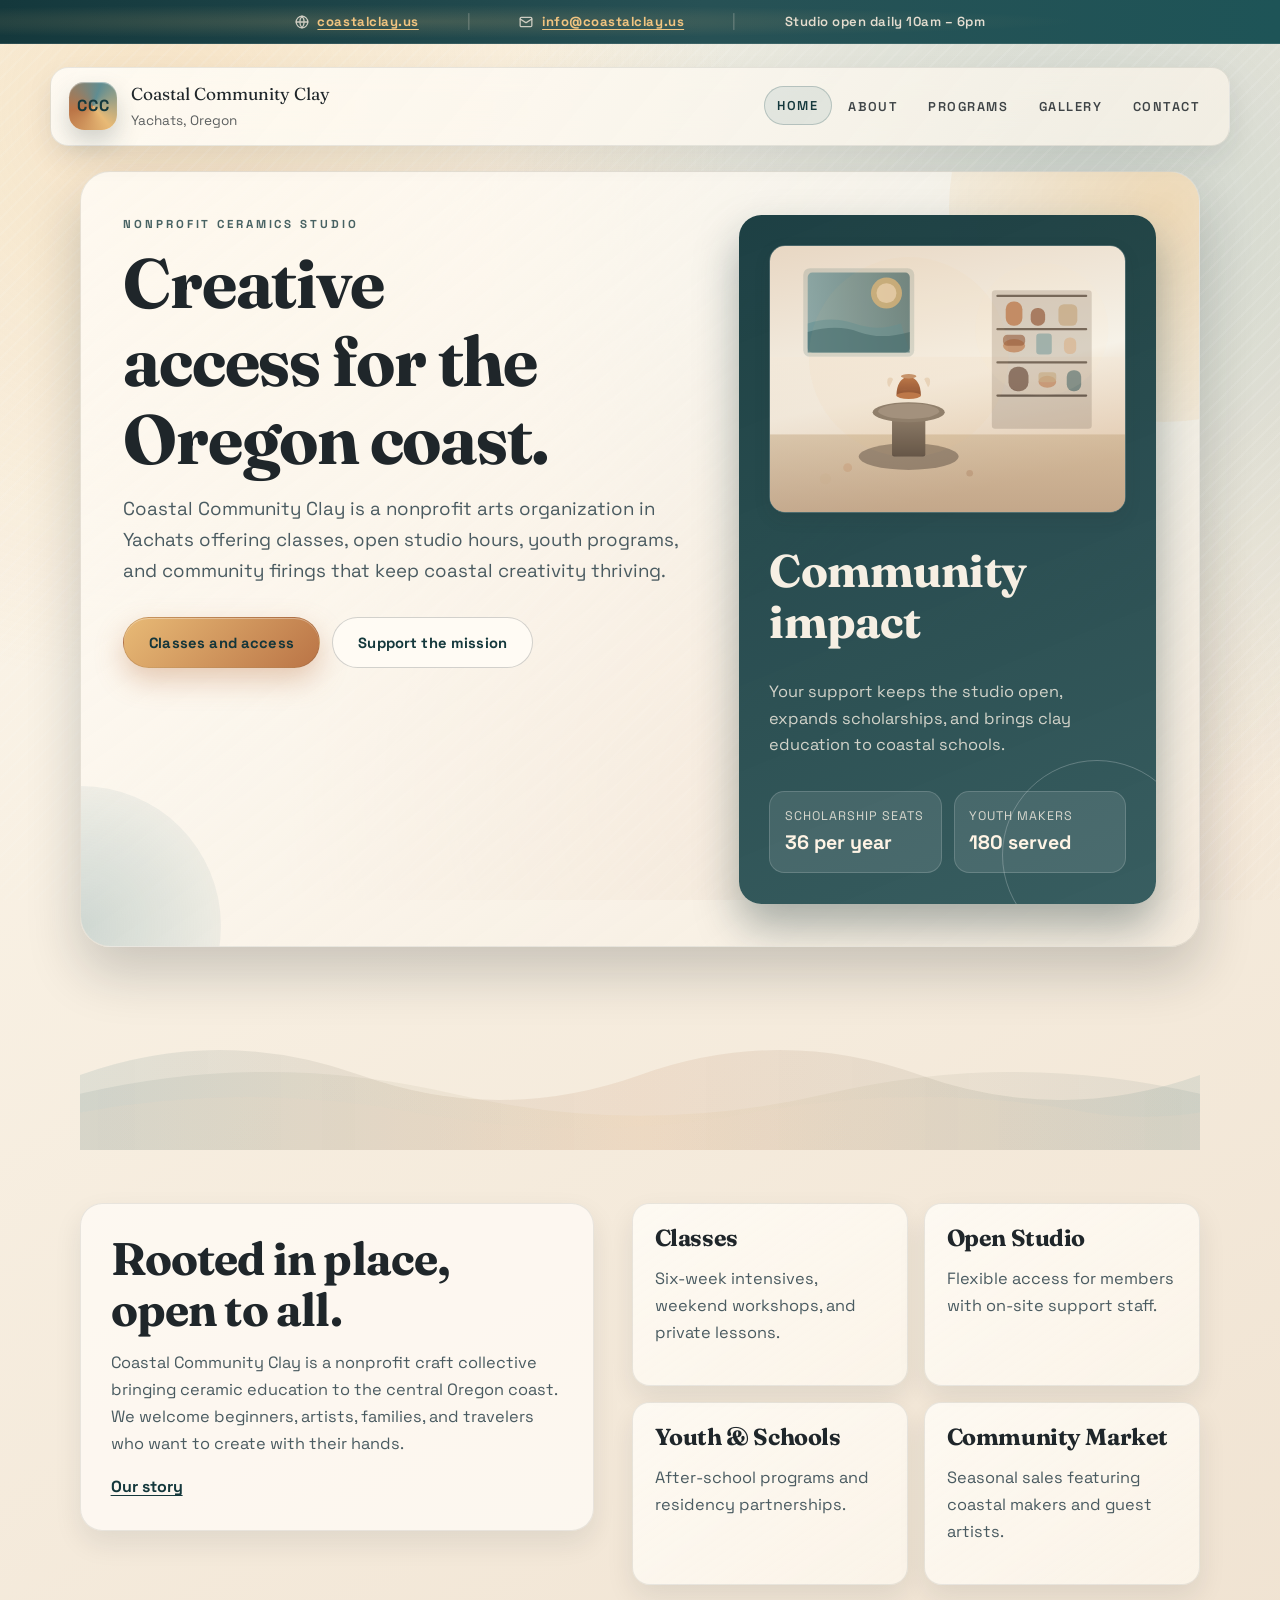
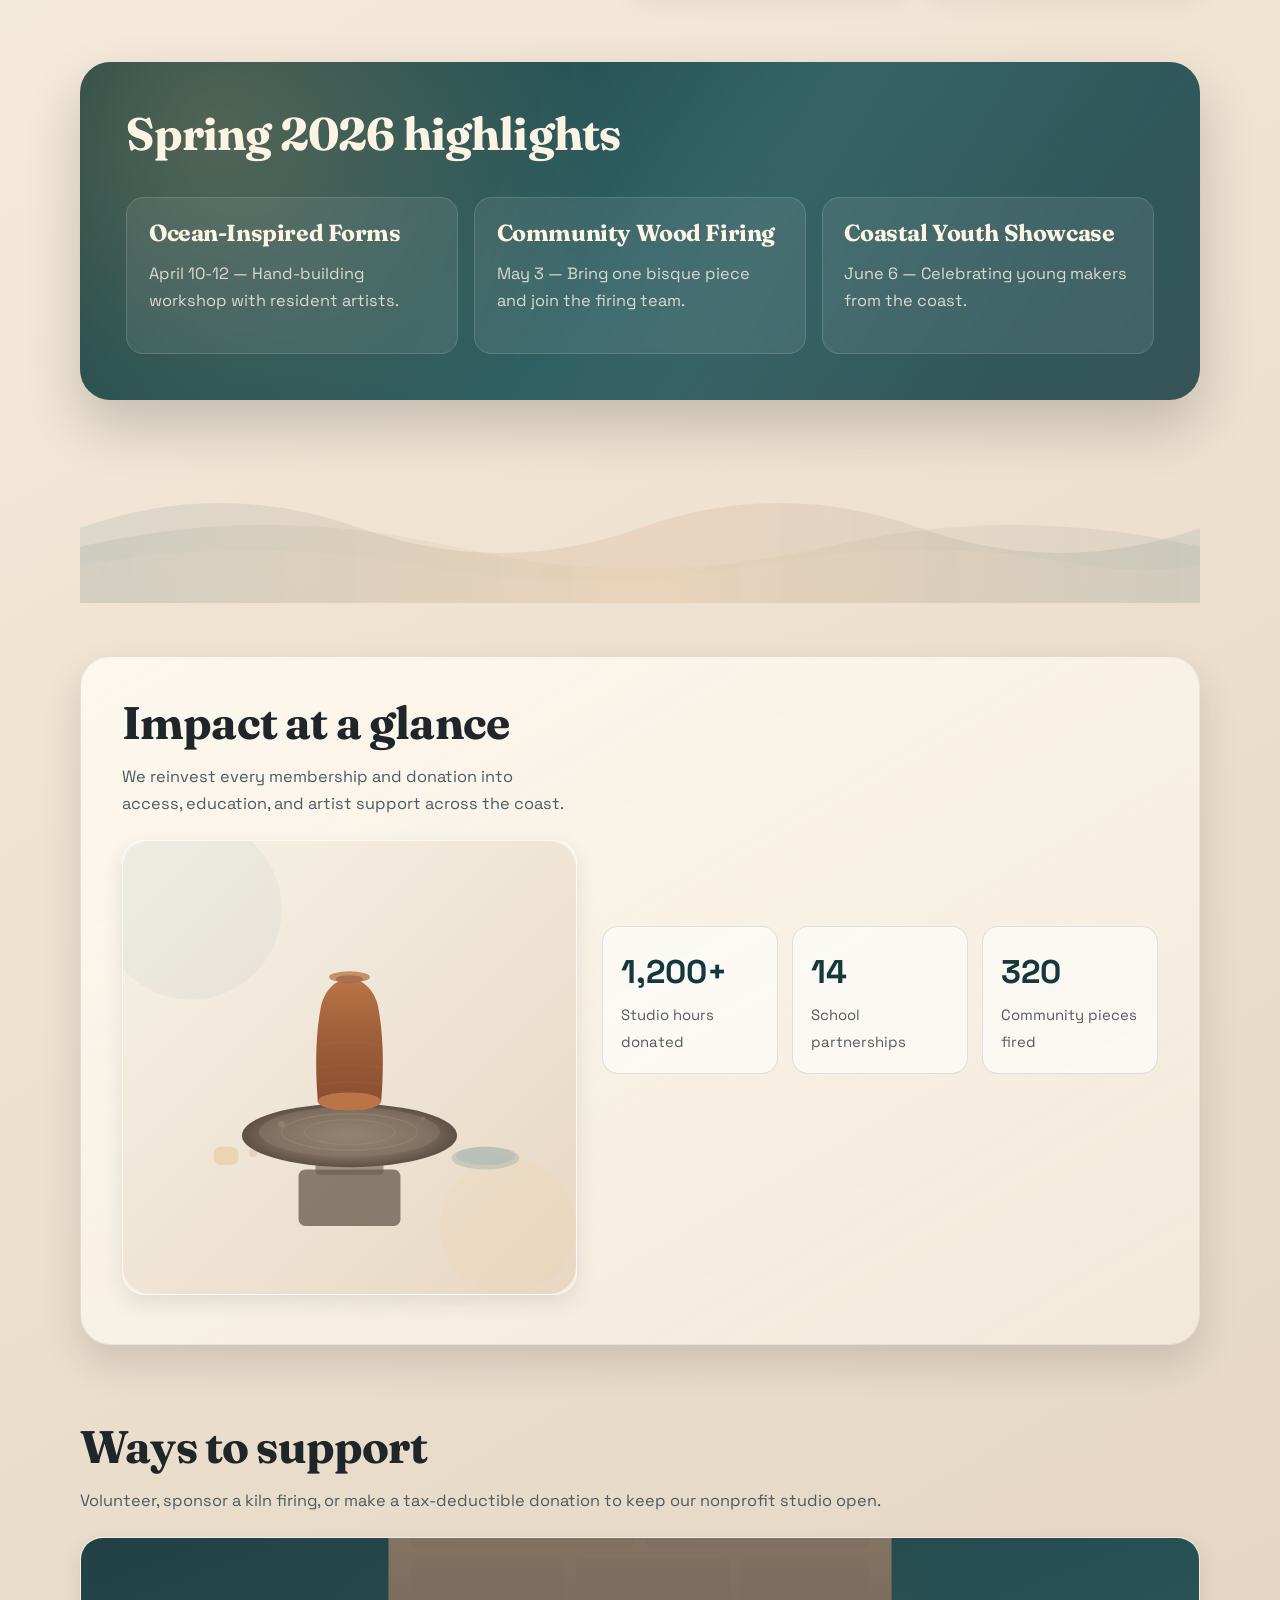
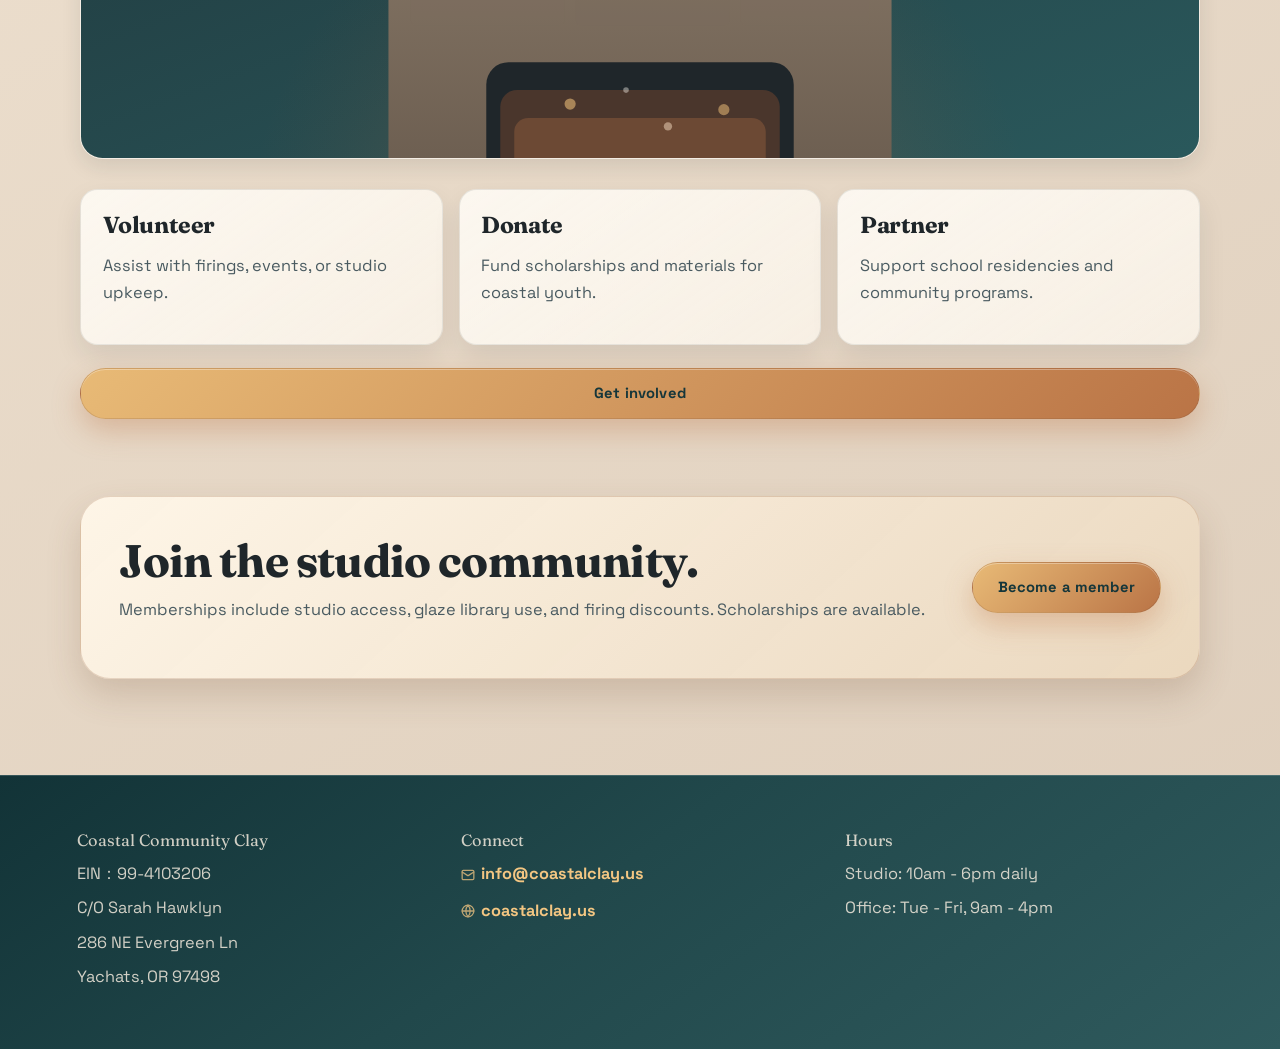
==== commit 9d91dcdd: "Update footer contact links with icons and improved accessibility" ====
--- a/index.html
+++ b/index.html
@@ -239,13 +239,8 @@
       </div>
       <div>
         <p class="footer-title">Connect</p>
-<<<<<<< HEAD
-        <p><a href="mailto:info@coastalclay.us">info@coastalclay.us</a></p>
-        <p><a href="https://coastalclay.us">Official Website: coastalclay.us</a></p>
-=======
         <p><a class="footer-contact-link" href="mailto:info@coastalclay.us"><svg width="14" height="14" viewBox="0 0 24 24" fill="none" stroke="currentColor" stroke-width="2.2" stroke-linecap="round" stroke-linejoin="round"><rect x="2" y="4" width="20" height="16" rx="2"/><path d="m22 7-8.97 5.7a1.94 1.94 0 0 1-2.06 0L2 7"/></svg>info@coastalclay.us</a></p>
         <p><a class="footer-contact-link" href="https://coastalclay.us" target="_blank" rel="noopener"><svg width="14" height="14" viewBox="0 0 24 24" fill="none" stroke="currentColor" stroke-width="2.2" stroke-linecap="round" stroke-linejoin="round"><circle cx="12" cy="12" r="10"/><path d="M2 12h20M12 2a15.3 15.3 0 0 1 0 20M12 2a15.3 15.3 0 0 0 0 20"/></svg>coastalclay.us</a></p>
->>>>>>> 85c5354 (Add info bar with contact details and studio hours to multiple pages)
       </div>
       <div>
         <p class="footer-title">Hours</p>
--- a/css/styles.css
+++ b/css/styles.css
@@ -713,36 +713,50 @@
 
 .gallery-copy {
   display: grid;
-  gap: 0.45rem;
-  padding: 0 0.2rem 0.3rem;
+  gap: 0.55rem;
+  padding: 0.5rem 0.6rem 0.6rem;
+  border-top: 1px solid var(--line-soft);
 }
 
 .gallery-copy h3 {
   margin-bottom: 0;
+  font-size: 1.05rem;
+  line-height: 1.3;
 }
 
 .gallery-copy p {
-  margin-bottom: 0.1rem;
+  margin-bottom: 0;
+  font-size: 0.88rem;
+  color: var(--ink-muted, #6b7280);
+  line-height: 1.5;
 }
 
 .gallery-tags {
   display: flex;
   flex-wrap: wrap;
-  gap: 0.45rem;
+  gap: 0.4rem;
+  margin-top: 0.2rem;
 }
 
 .gallery-tags span {
   display: inline-flex;
   align-items: center;
-  padding: 0.28rem 0.72rem;
+  gap: 0.3em;
+  padding: 0.25rem 0.65rem;
   border-radius: var(--radius-pill);
-  font-size: 0.73rem;
-  font-weight: 700;
-  letter-spacing: 0.07em;
+  font-size: 0.72rem;
+  font-weight: 600;
+  letter-spacing: 0.05em;
   text-transform: uppercase;
   color: var(--ocean);
-  border: 1px solid rgba(39, 81, 85, 0.25);
-  background: rgba(95, 141, 146, 0.12);
+  border: 1px solid rgba(39, 81, 85, 0.22);
+  background: rgba(95, 141, 146, 0.09);
+  transition: background 0.18s ease, border-color 0.18s ease;
+}
+
+.gallery-card:hover .gallery-tags span {
+  background: rgba(95, 141, 146, 0.18);
+  border-color: rgba(39, 81, 85, 0.38);
 }
 
 .contact-grid {
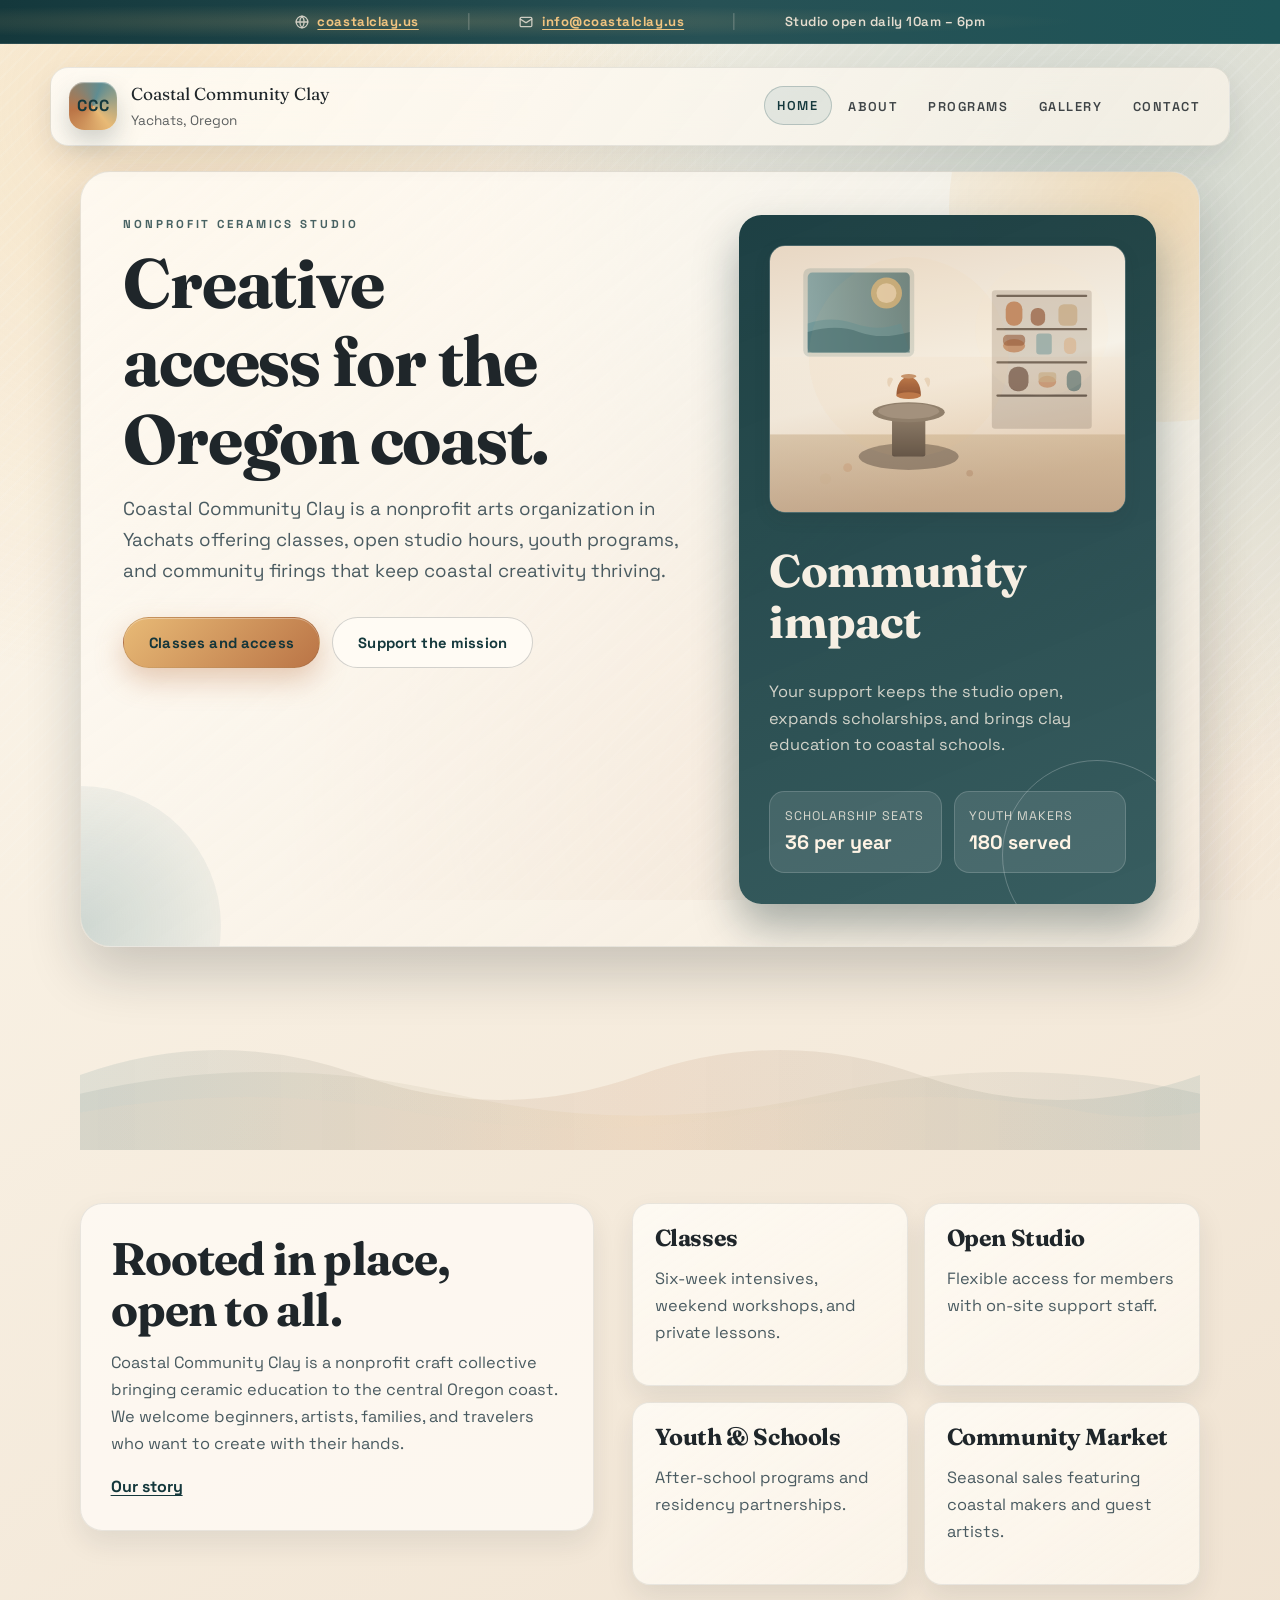
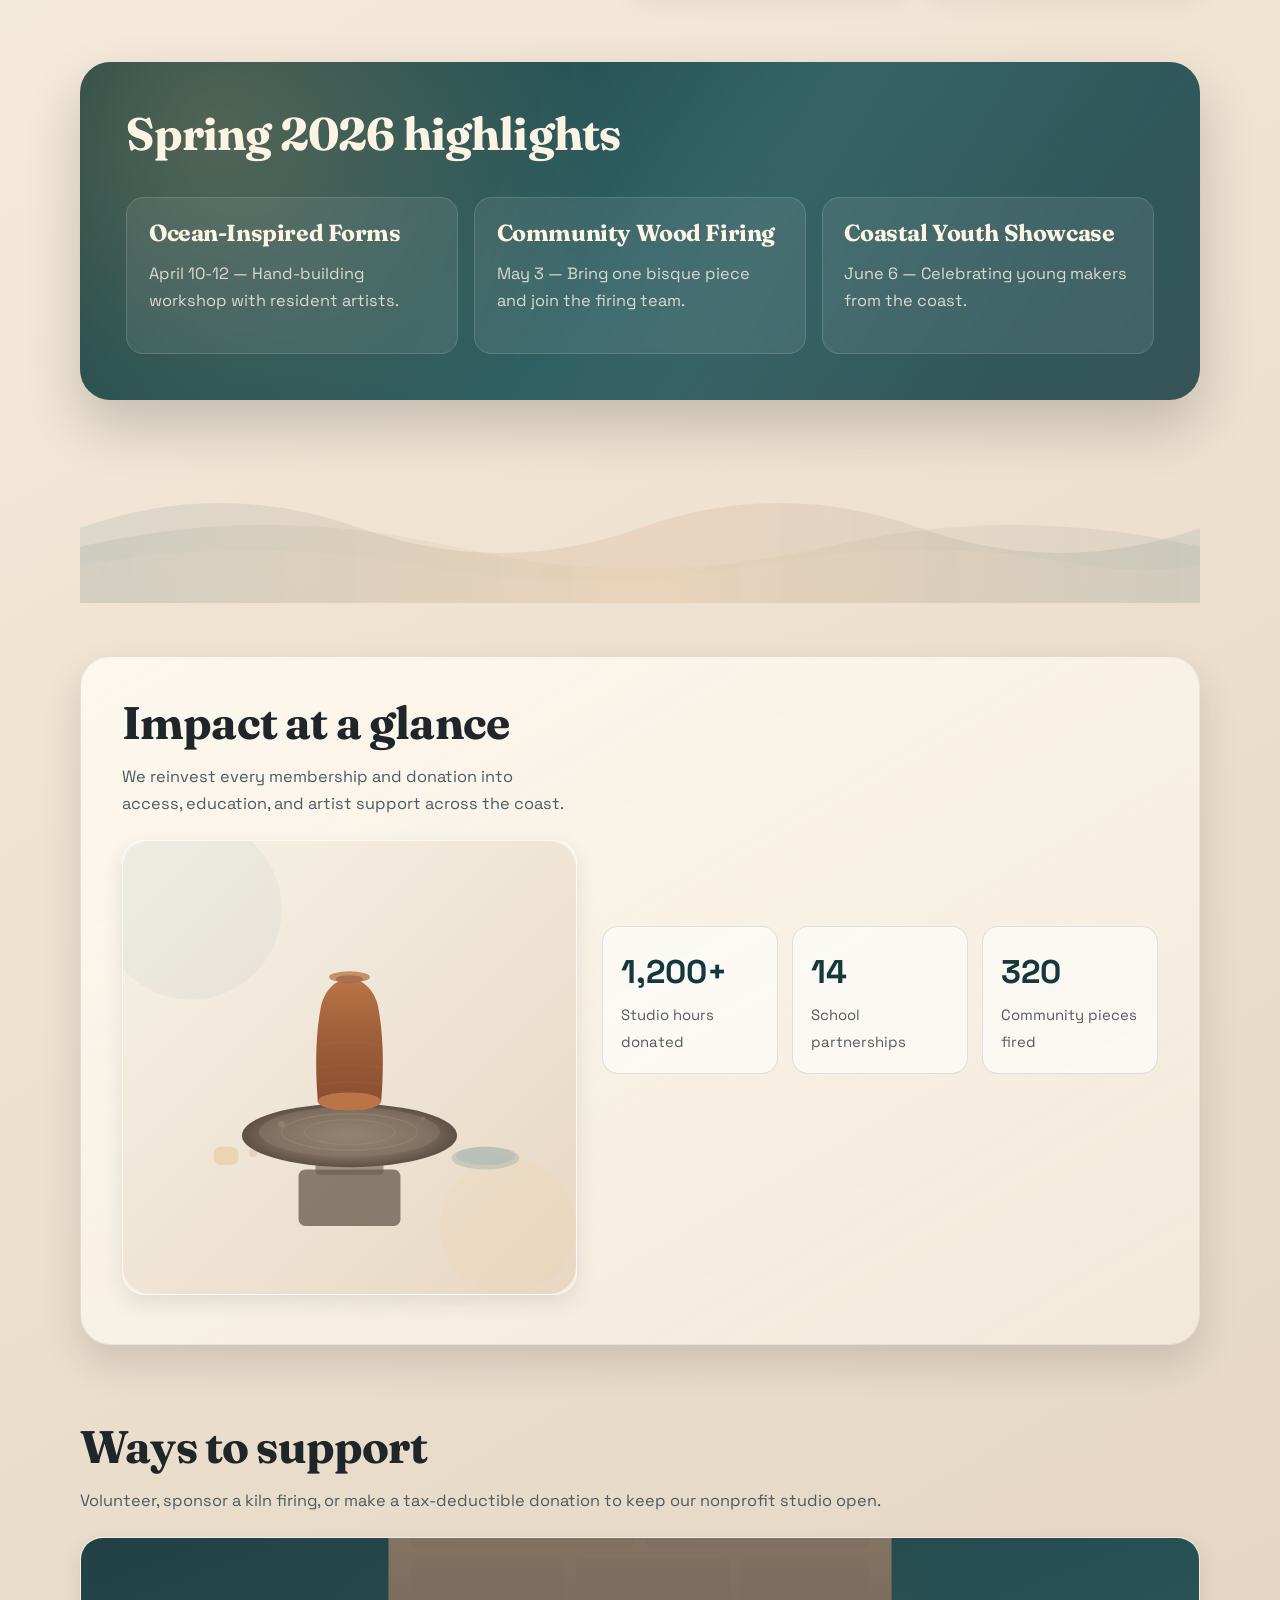
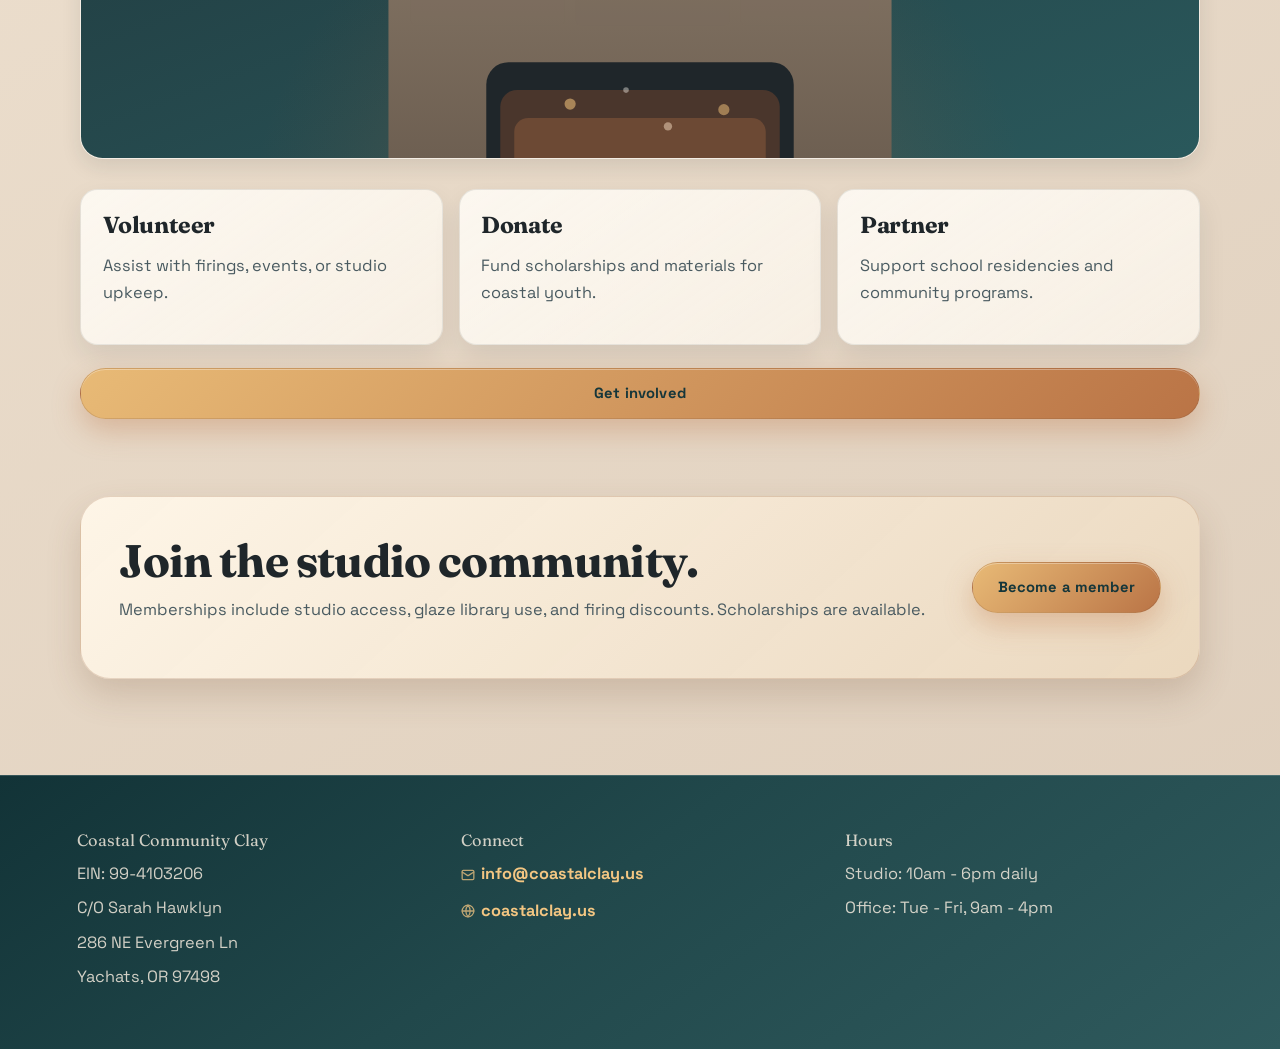
==== commit b2aa0d6e: "Revise About page content for clarity and detail; add history and active projects sections" ====
--- a/index.html
+++ b/index.html
@@ -232,7 +232,7 @@
     <footer class="site-footer">
       <div>
         <p class="footer-title">Coastal Community Clay</p>
-        <p>EIN：99-4103206</p>
+        <p>EIN: 99-4103206</p>
         <p>C/O Sarah Hawklyn</p>
         <p>286 NE Evergreen Ln</p>
         <p>Yachats, OR 97498</p>
--- a/css/styles.css
+++ b/css/styles.css
@@ -993,6 +993,232 @@
   }
 }
 
+/* ===== Gallery photo placeholders ===== */
+
+.gallery-photo {
+  width: 100%;
+  aspect-ratio: 3 / 2;
+  display: flex;
+  align-items: center;
+  justify-content: center;
+  background: linear-gradient(
+    135deg,
+    hsl(var(--photo-hue, 25deg) var(--photo-sat, 40%) 72%),
+    hsl(var(--photo-hue, 25deg) var(--photo-sat, 40%) 58%)
+  );
+  border-radius: 1rem;
+  border: 1px solid rgba(255, 255, 255, 0.55);
+  box-shadow:
+    inset 0 1px 0 rgba(255, 255, 255, 0.38),
+    0 6px 16px rgba(31, 38, 42, 0.14);
+  overflow: hidden;
+  position: relative;
+}
+
+.gallery-photo::before {
+  content: "";
+  position: absolute;
+  inset: 0;
+  background: repeating-linear-gradient(
+    45deg,
+    rgba(255, 255, 255, 0.06) 0,
+    rgba(255, 255, 255, 0.06) 1px,
+    transparent 1px,
+    transparent 18px
+  );
+}
+
+.gallery-photo span {
+  position: relative;
+  z-index: 1;
+  font-family: var(--font-display);
+  font-size: 0.92rem;
+  font-weight: 500;
+  color: rgba(20, 38, 42, 0.62);
+  letter-spacing: 0.02em;
+  text-align: center;
+  padding: 0.5rem 1rem;
+}
+
+.gallery-photo-notice {
+  padding: 1rem 1.4rem;
+  border-radius: 1rem;
+  background: rgba(95, 141, 146, 0.12);
+  border: 1px solid rgba(39, 81, 85, 0.2);
+}
+
+.gallery-photo-notice p {
+  margin: 0;
+  font-size: 0.92rem;
+  color: var(--ocean);
+}
+
+.gallery-photo-notice a {
+  color: var(--clay-deep);
+  font-weight: 700;
+  text-decoration: underline;
+  text-underline-offset: 0.18em;
+}
+
+/* ===== History timeline ===== */
+
+.history-section {
+  padding: clamp(1.6rem, 3vw, 2.4rem);
+  border-radius: var(--radius-lg);
+  background: linear-gradient(150deg, rgba(255, 252, 246, 0.85), rgba(245, 237, 223, 0.7));
+  border: 1px solid var(--line-soft);
+  box-shadow: var(--shadow-md);
+}
+
+.history-timeline {
+  margin-top: 1.8rem;
+  display: grid;
+  gap: 0;
+  position: relative;
+}
+
+.history-timeline::before {
+  content: "";
+  position: absolute;
+  left: 5.4rem;
+  top: 0.5rem;
+  bottom: 0.5rem;
+  width: 2px;
+  background: linear-gradient(to bottom, var(--tide), var(--clay), var(--tide));
+  opacity: 0.35;
+}
+
+.timeline-entry {
+  display: grid;
+  grid-template-columns: 5rem 1fr;
+  gap: 1.2rem;
+  padding: 1.2rem 0;
+  border-bottom: 1px solid var(--line-soft);
+  position: relative;
+}
+
+.timeline-entry:last-child {
+  border-bottom: none;
+}
+
+.timeline-year {
+  font-family: var(--font-display);
+  font-size: 0.88rem;
+  font-weight: 700;
+  color: var(--tide);
+  padding-top: 0.2rem;
+  text-align: right;
+  letter-spacing: 0.03em;
+}
+
+.timeline-entry > div {
+  padding-left: 1.4rem;
+  position: relative;
+}
+
+.timeline-entry > div::before {
+  content: "";
+  position: absolute;
+  left: -0.45rem;
+  top: 0.55rem;
+  width: 0.7rem;
+  height: 0.7rem;
+  border-radius: 50%;
+  background: var(--clay);
+  border: 2px solid var(--paper);
+  box-shadow: 0 0 0 2px rgba(186, 116, 70, 0.35);
+}
+
+.timeline-entry h3 {
+  font-size: 1.05rem;
+  margin-bottom: 0.45rem;
+}
+
+.timeline-entry p {
+  margin-bottom: 0;
+  font-size: 0.96rem;
+}
+
+@media (max-width: 600px) {
+  .history-timeline::before {
+    left: 3.8rem;
+  }
+
+  .timeline-entry {
+    grid-template-columns: 3.5rem 1fr;
+  }
+
+  .timeline-year {
+    font-size: 0.78rem;
+  }
+}
+
+/* ===== Projects grid ===== */
+
+.projects-section {
+  padding: clamp(1.6rem, 3vw, 2.4rem);
+  border-radius: var(--radius-lg);
+  background: linear-gradient(132deg, #173f43 0%, #2b5c5f 52%, #355458 100%);
+  color: #f7f0e5;
+  box-shadow: var(--shadow-lg);
+}
+
+.projects-section h2,
+.projects-section .lead {
+  color: #fff4e4;
+}
+
+.projects-section .lead {
+  margin-bottom: 1.6rem;
+}
+
+.projects-grid {
+  display: grid;
+  gap: 1rem;
+  grid-template-columns: repeat(auto-fit, minmax(260px, 1fr));
+}
+
+.projects-grid article {
+  padding: 1.4rem;
+  border-radius: 1.15rem;
+  background: rgba(255, 255, 255, 0.08);
+  border: 1px solid rgba(255, 255, 255, 0.14);
+}
+
+.project-tag {
+  display: inline-flex;
+  align-items: center;
+  padding: 0.28rem 0.75rem;
+  border-radius: var(--radius-pill);
+  font-size: 0.72rem;
+  font-weight: 700;
+  letter-spacing: 0.1em;
+  text-transform: uppercase;
+  background: rgba(232, 186, 118, 0.25);
+  color: var(--sun);
+  border: 1px solid rgba(232, 186, 118, 0.3);
+  margin-bottom: 0.75rem;
+}
+
+.projects-grid h3 {
+  color: #fff4e4;
+  font-size: 1.08rem;
+  margin-bottom: 0.6rem;
+}
+
+.projects-grid p {
+  color: rgba(247, 240, 229, 0.84);
+  font-size: 0.93rem;
+  margin-bottom: 0.5rem;
+}
+
+.projects-grid .accent {
+  color: var(--sun);
+  font-size: 0.85rem;
+  font-weight: 700;
+  letter-spacing: 0.02em;
+}
+
 @media (prefers-reduced-motion: reduce) {
   *,
   *::before,
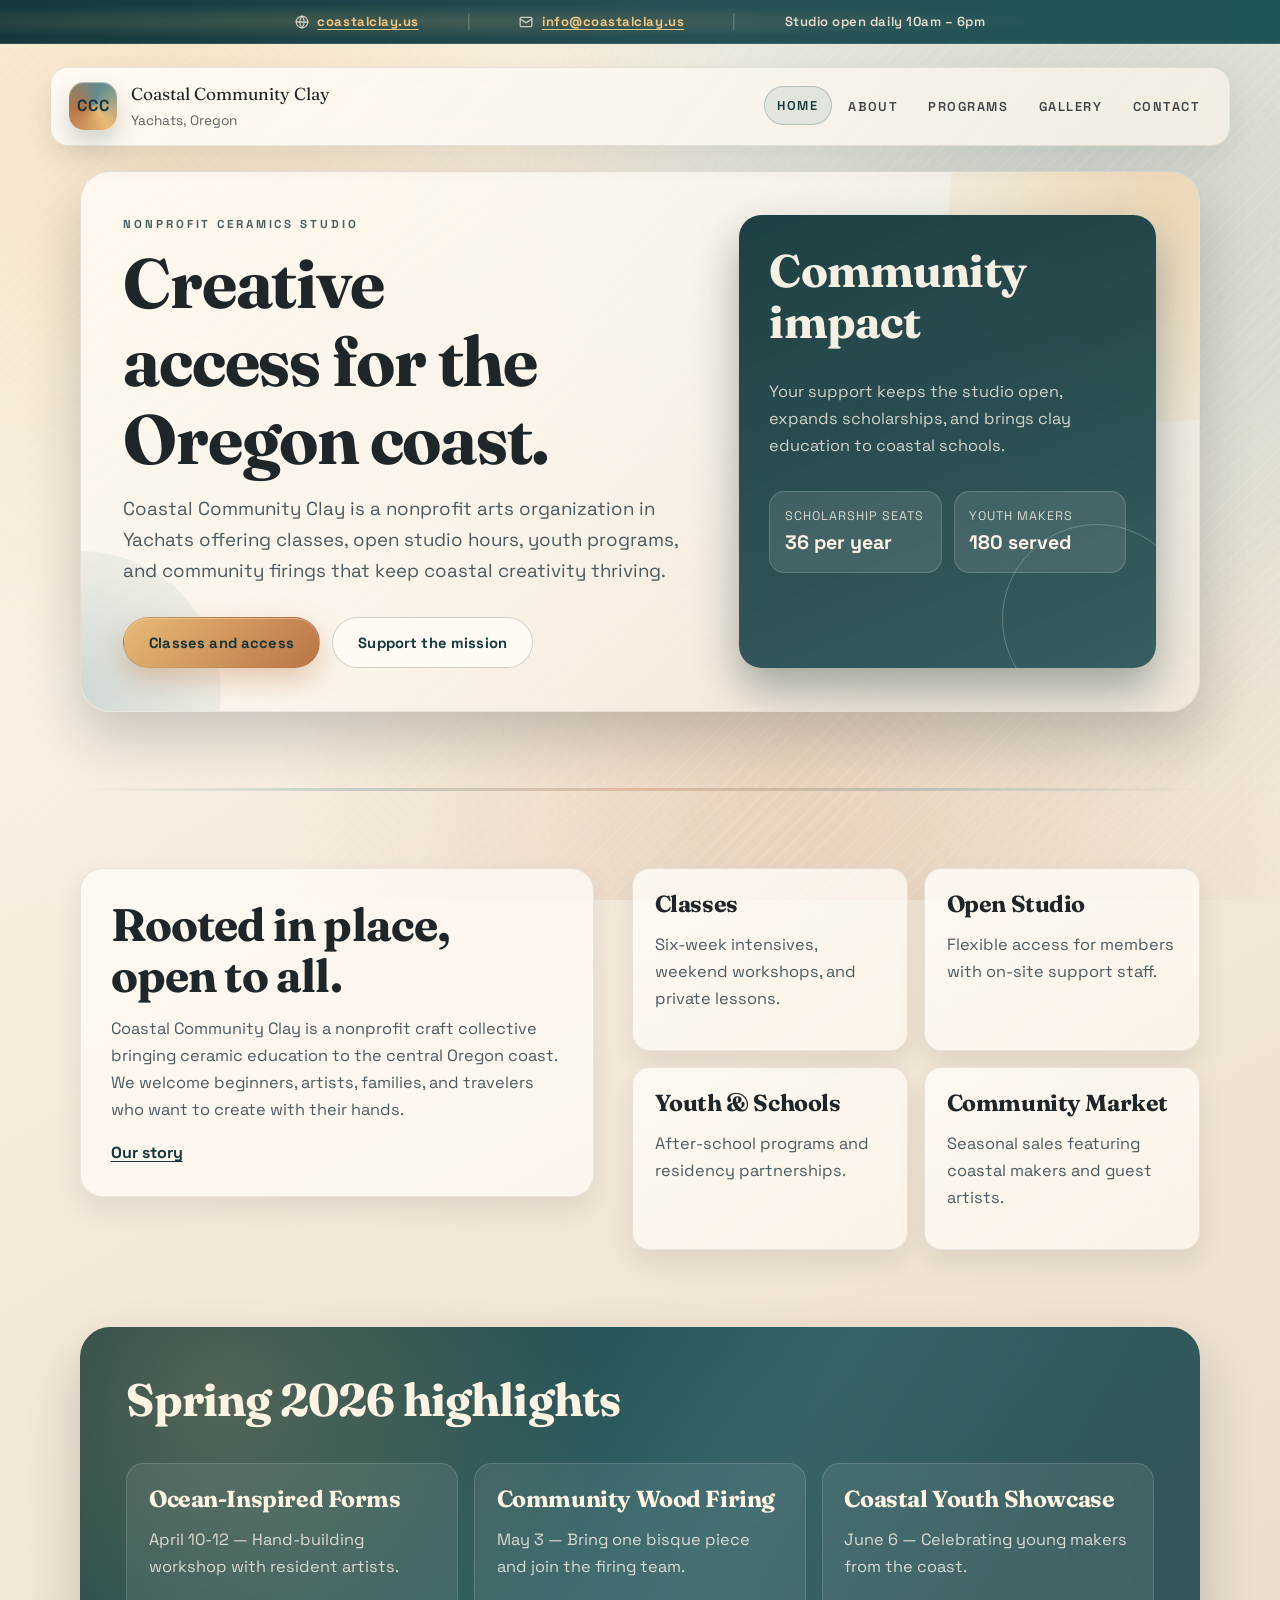
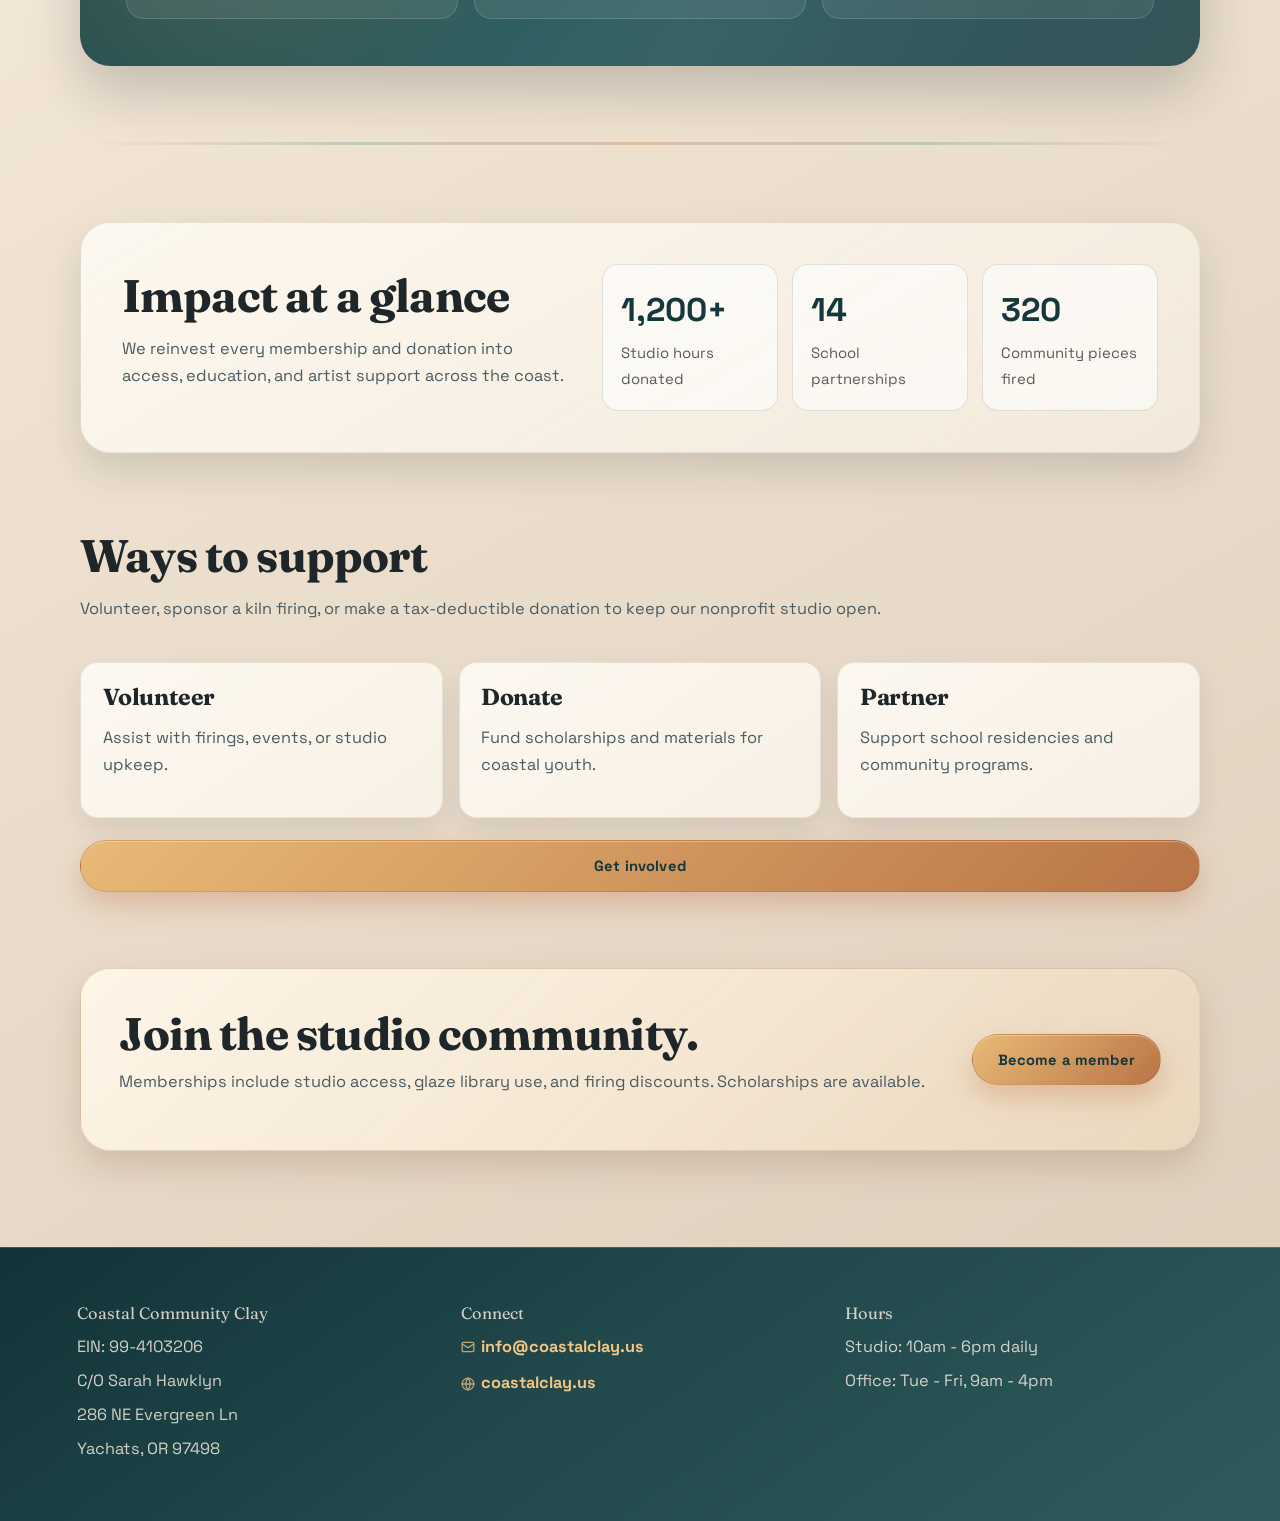
==== commit 700feef7: "Remove unused image elements from contact, index, and programs pages for cleaner markup" ====
--- a/index.html
+++ b/index.html
@@ -66,14 +66,6 @@
           </div>
         </div>
         <div class="hero-card">
-          <figure class="hero-illustration">
-            <img
-              src="images/hero-studio.svg"
-              alt="Warm illustration of a pottery studio with wheel and shelves by the coast."
-              width="640"
-              height="480"
-            />
-          </figure>
           <h2>Community impact</h2>
           <p>
             Your support keeps the studio open, expands scholarships, and brings
@@ -92,9 +84,7 @@
         </div>
       </section>
 
-      <div class="wave-divider">
-        <img src="images/coastal-waves.svg" alt="" role="presentation" />
-      </div>
+      <div class="wave-divider" role="presentation"></div>
 
       <section class="split">
         <div>
@@ -146,9 +136,7 @@
         </div>
       </section>
 
-      <div class="wave-divider">
-        <img src="images/coastal-waves.svg" alt="" role="presentation" />
-      </div>
+      <div class="wave-divider" role="presentation"></div>
 
       <section class="impact">
         <div>
@@ -157,15 +145,6 @@
             We reinvest every membership and donation into access, education,
             and artist support across the coast.
           </p>
-          <figure class="section-illustration">
-            <img
-              src="images/pottery-wheel.svg"
-              alt="Pottery wheel with vessel being formed."
-              width="400"
-              height="400"
-              loading="lazy"
-            />
-          </figure>
         </div>
         <div class="impact-grid">
           <div>
@@ -190,15 +169,6 @@
             Volunteer, sponsor a kiln firing, or make a tax-deductible donation
             to keep our nonprofit studio open.
           </p>
-          <figure class="section-illustration small">
-            <img
-              src="images/kiln-fire.svg"
-              alt="Ceramic kiln with warm glow."
-              width="400"
-              height="300"
-              loading="lazy"
-            />
-          </figure>
         </div>
         <div class="support-grid">
           <article>
--- a/css/styles.css
+++ b/css/styles.css
@@ -1362,17 +1362,12 @@
 }
 
 .wave-divider {
-  margin: -1.5rem 0;
-  line-height: 0;
-  overflow: hidden;
+  margin: 0;
+  height: 3px;
+  border-radius: var(--radius-pill);
+  background: linear-gradient(90deg, transparent, var(--tide), var(--clay), var(--tide), transparent);
+  opacity: 0.3;
   pointer-events: none;
-}
-
-.wave-divider img {
-  width: 100%;
-  height: auto;
-  display: block;
-  min-height: 48px;
 }
 
 .section-illustration {
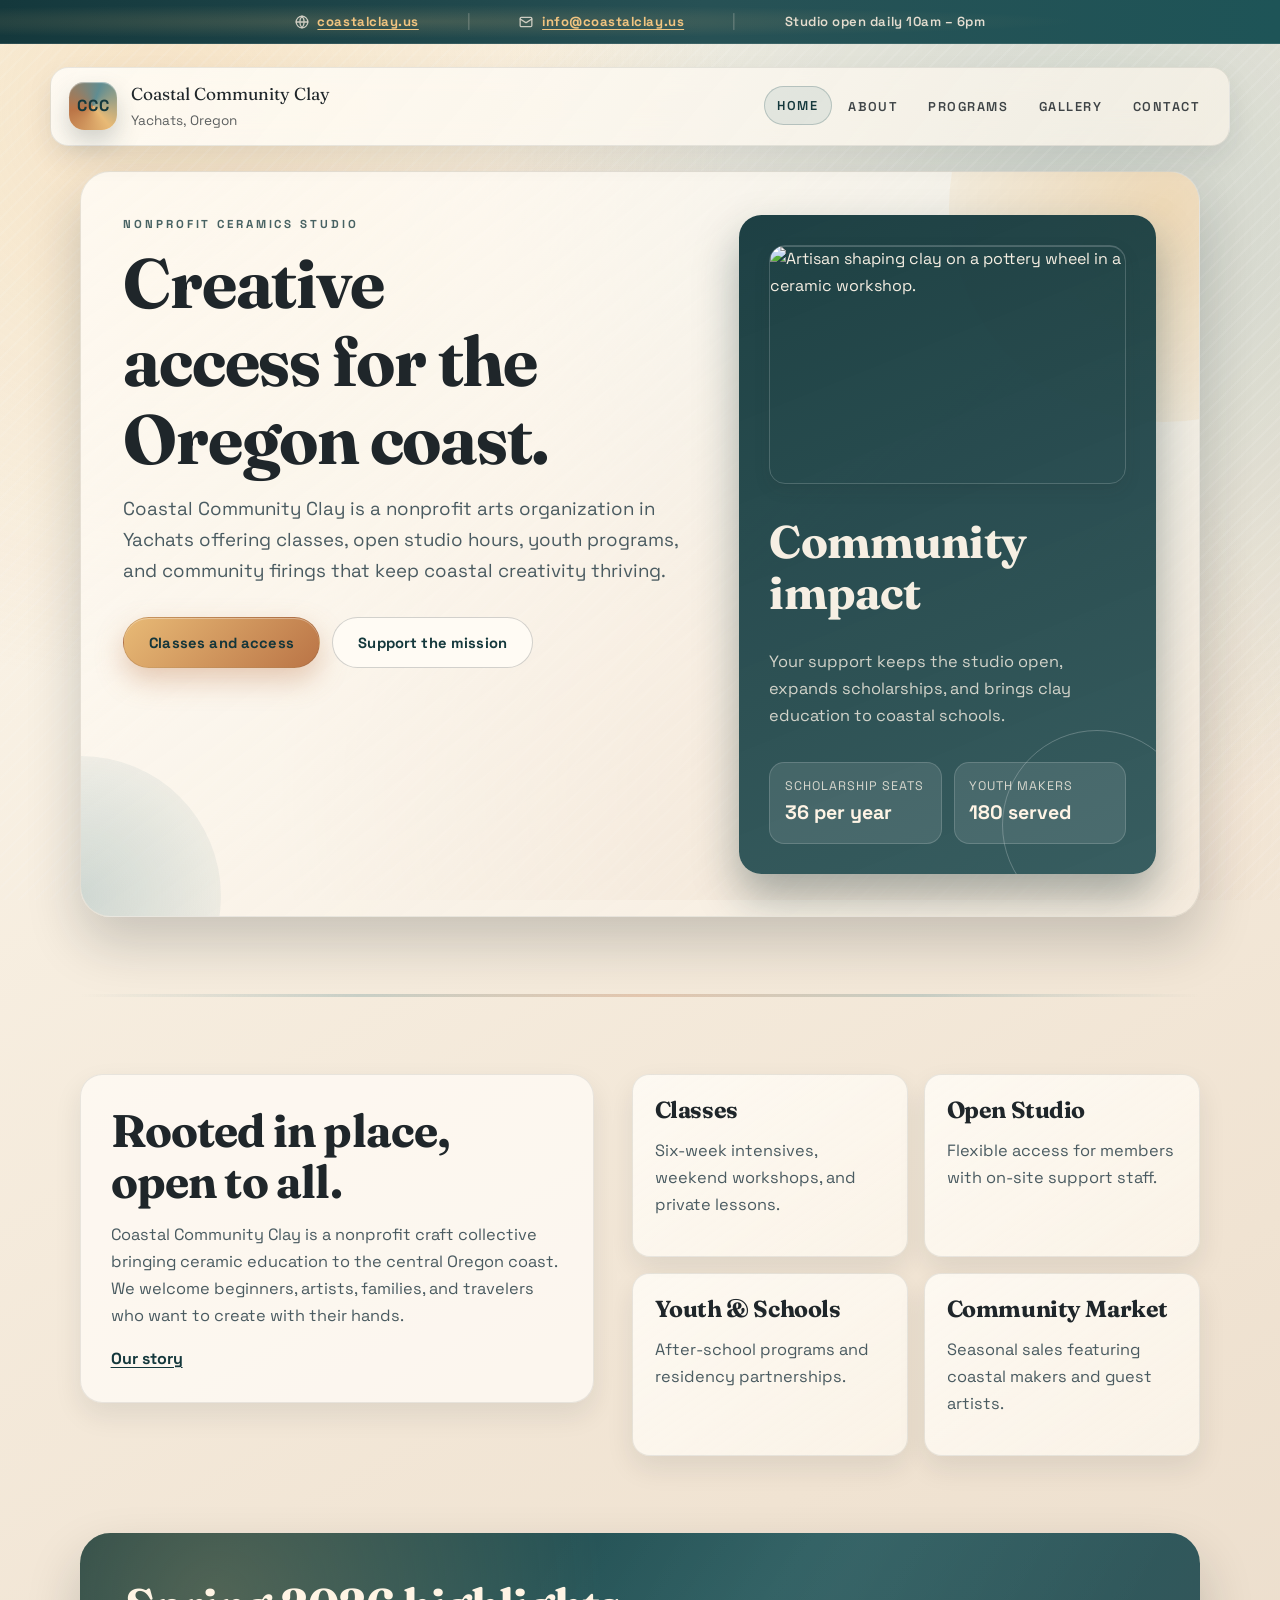
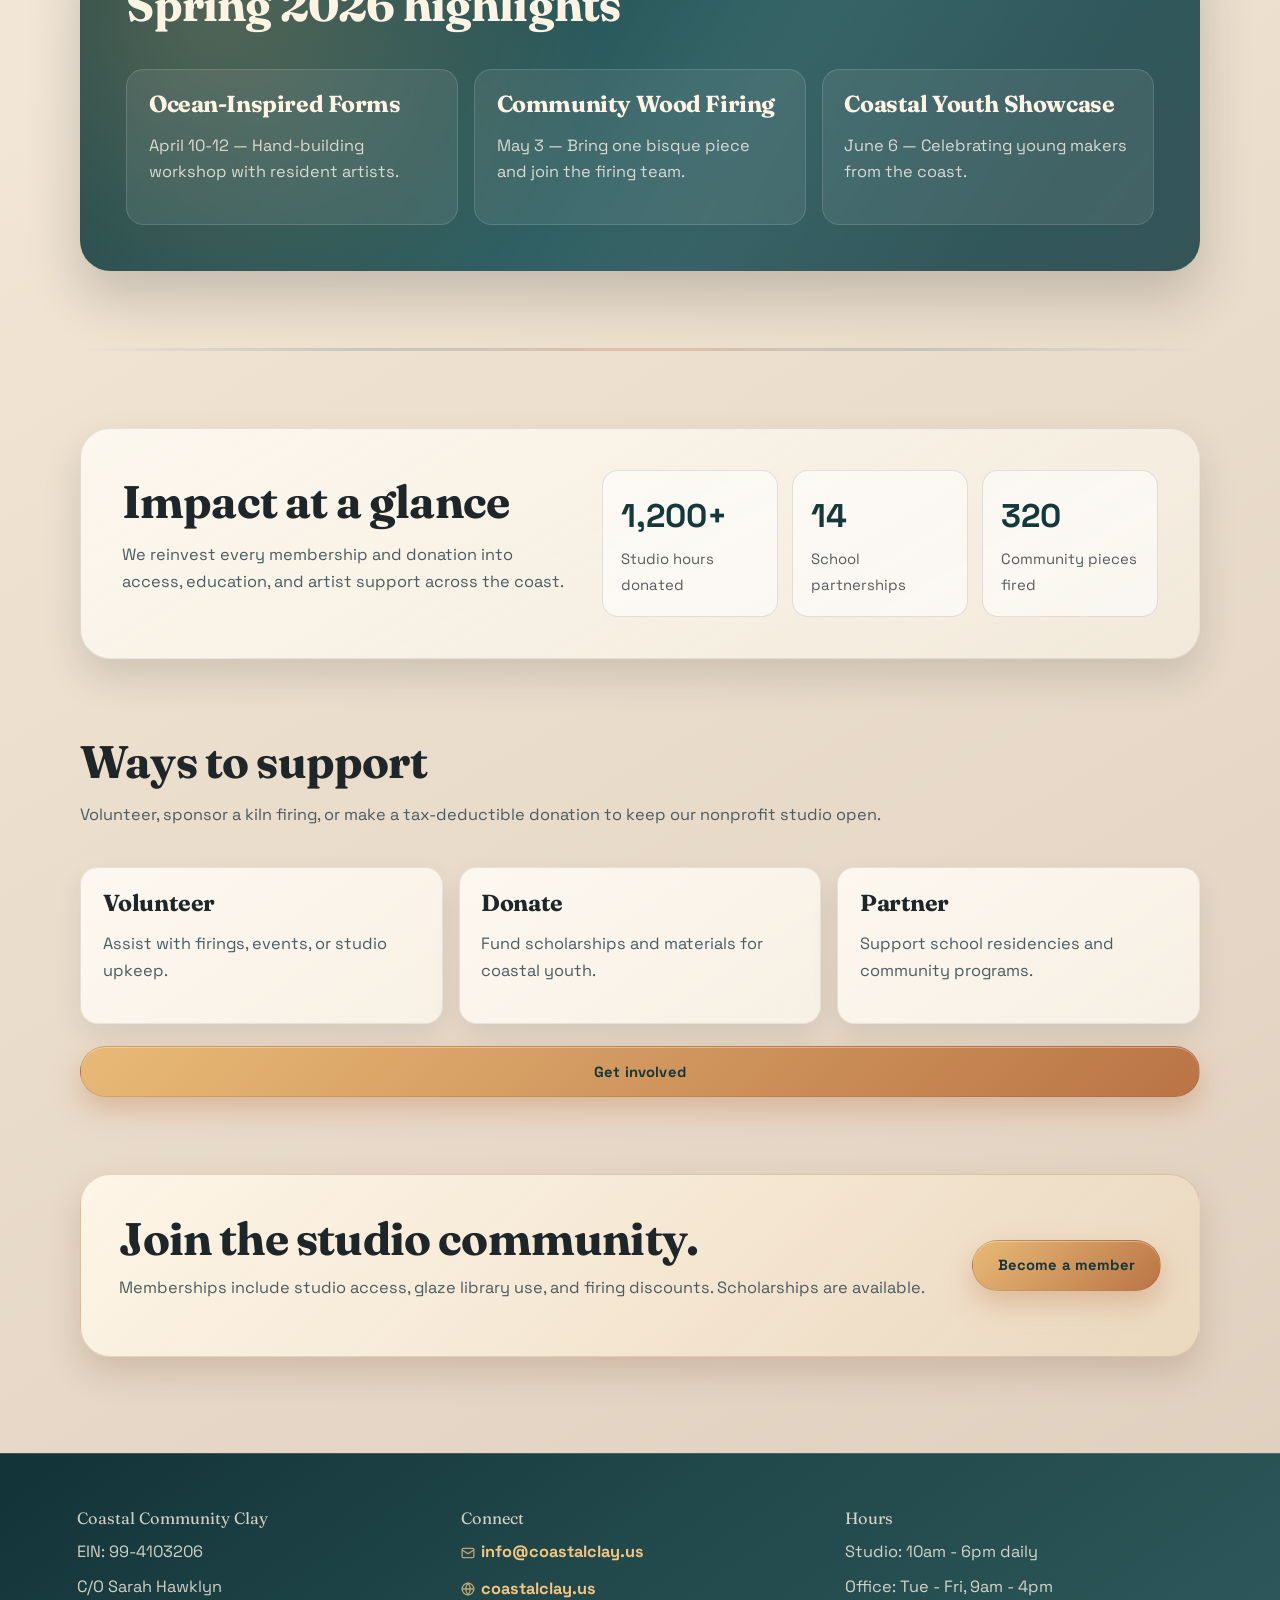
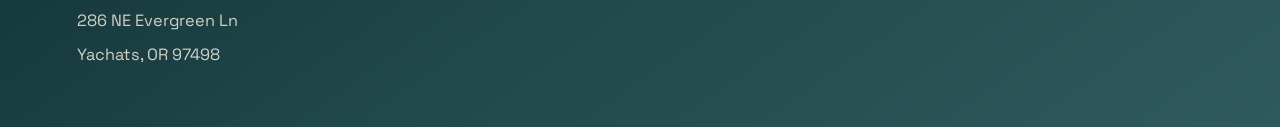
==== commit 9e4e1307: "Add hero illustrations to index, contact, about, gallery, and programs pages for enhanced visual app" ====
--- a/index.html
+++ b/index.html
@@ -66,6 +66,14 @@
           </div>
         </div>
         <div class="hero-card">
+          <figure class="hero-illustration">
+            <img
+              src="https://images.unsplash.com/photo-FZ8ewhHREwI?w=960&h=640&fit=crop&auto=format&q=80"
+              alt="Artisan shaping clay on a pottery wheel in a ceramic workshop."
+              width="960"
+              height="640"
+            />
+          </figure>
           <h2>Community impact</h2>
           <p>
             Your support keeps the studio open, expands scholarships, and brings
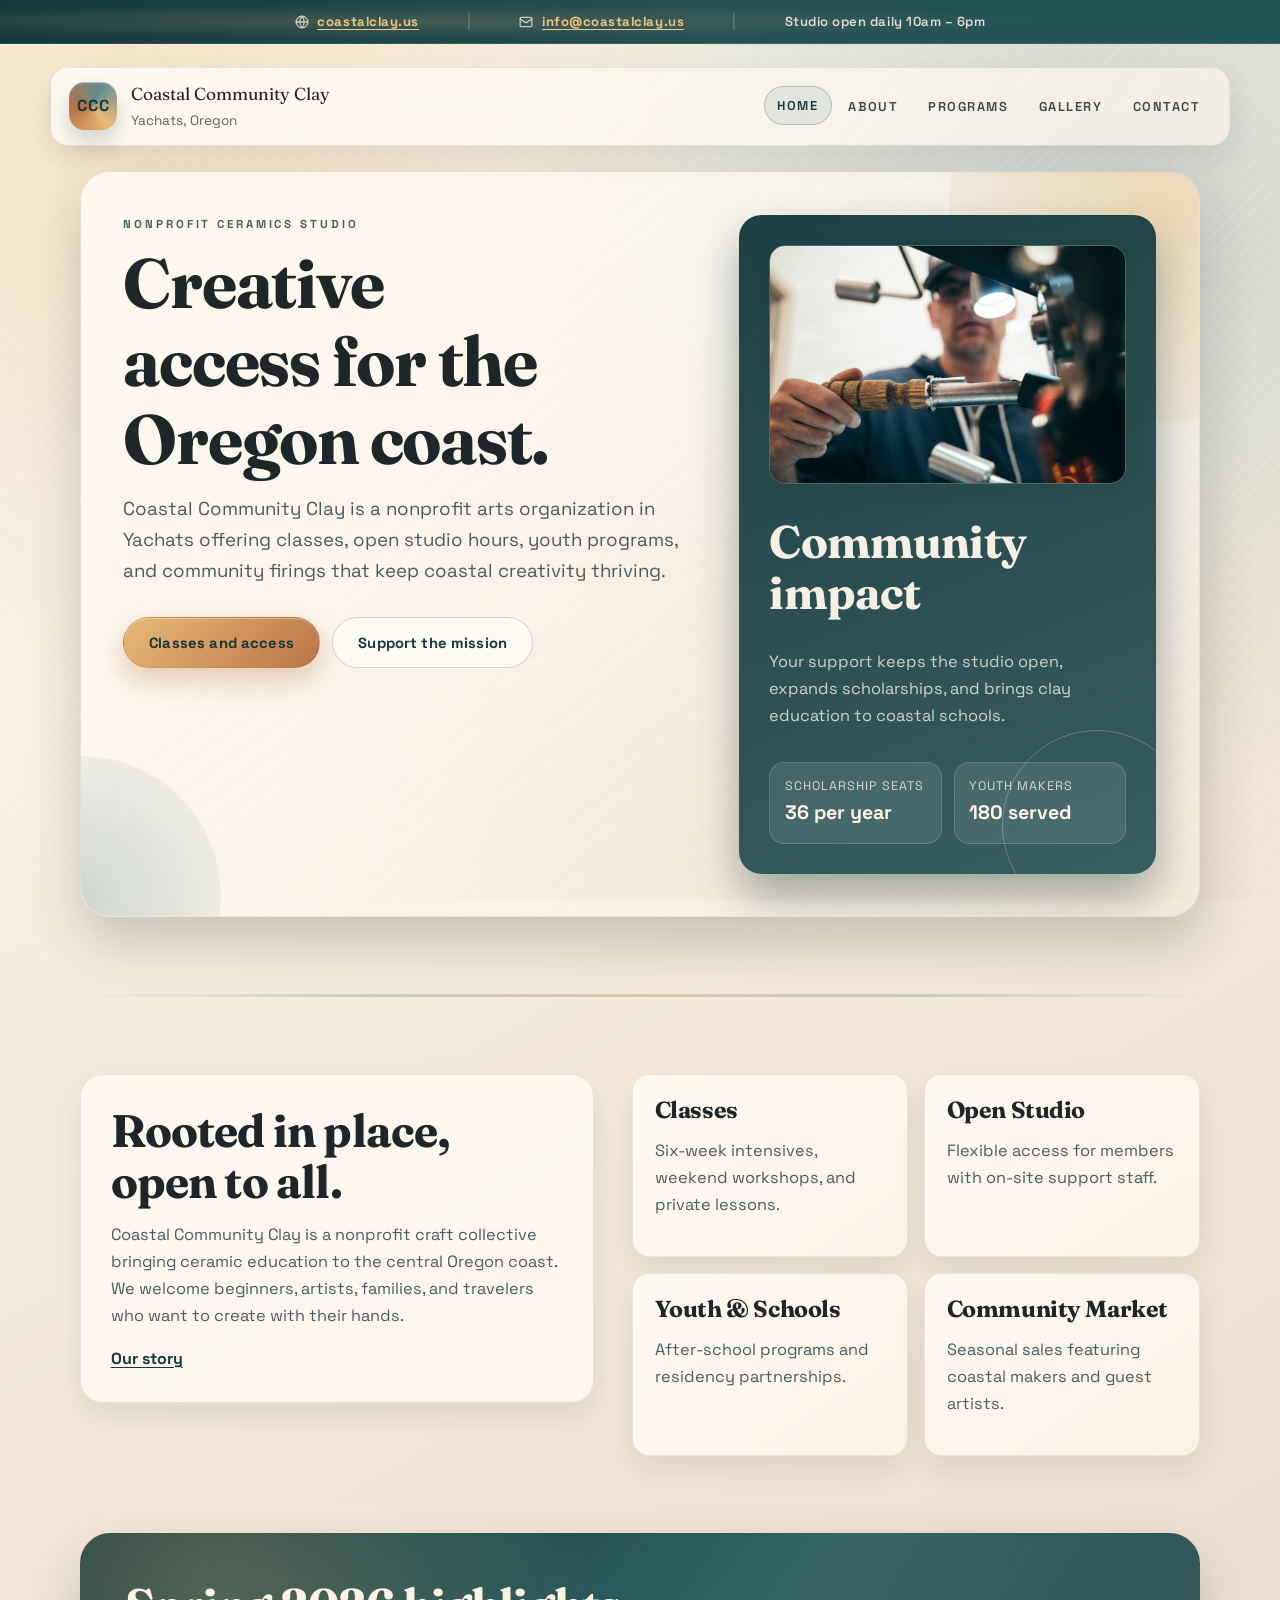
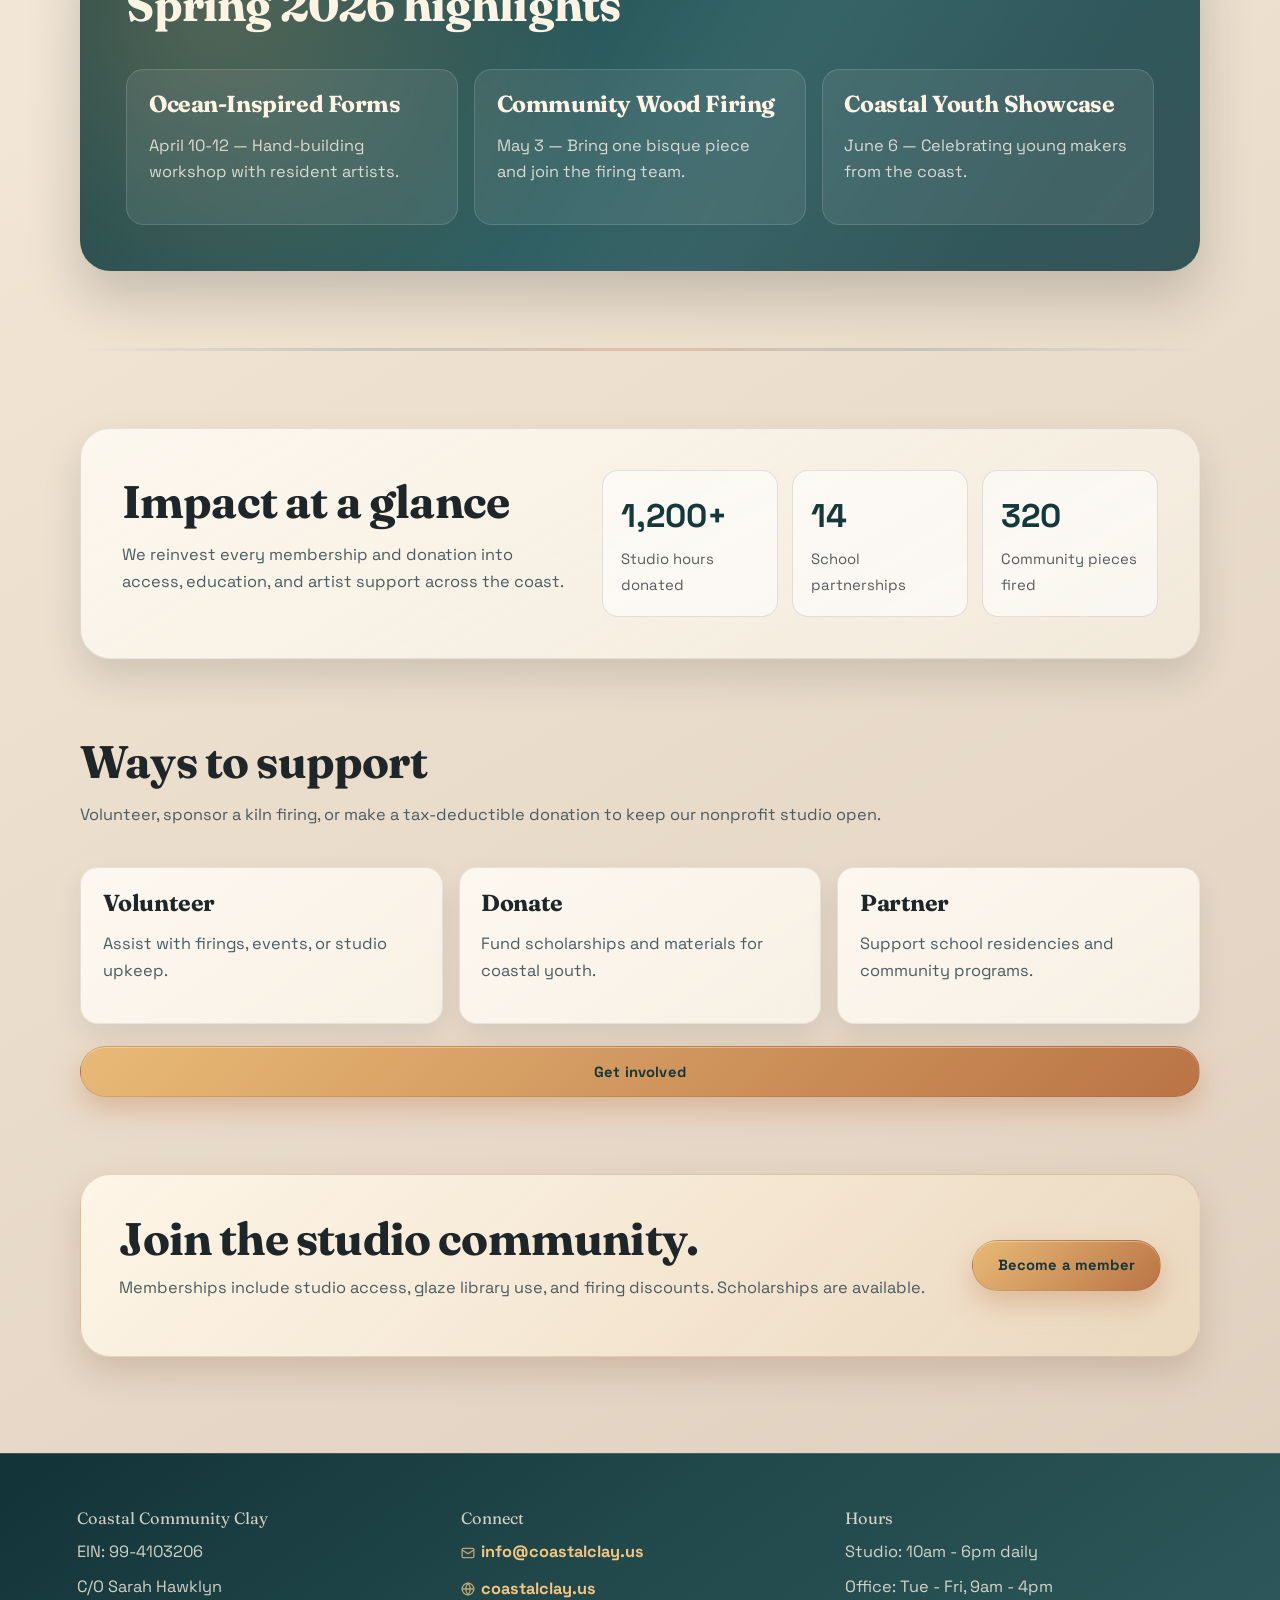
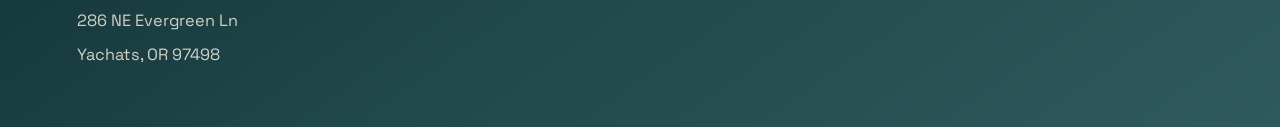
==== commit fa52f157: "Replace Unsplash images with local photos for About, Contact, Gallery, Index, and Programs pages to " ====
--- a/index.html
+++ b/index.html
@@ -68,7 +68,7 @@
         <div class="hero-card">
           <figure class="hero-illustration">
             <img
-              src="https://images.unsplash.com/photo-FZ8ewhHREwI?w=960&h=640&fit=crop&auto=format&q=80"
+              src="images/photos/pottery-wheel.jpg"
               alt="Artisan shaping clay on a pottery wheel in a ceramic workshop."
               width="960"
               height="640"
